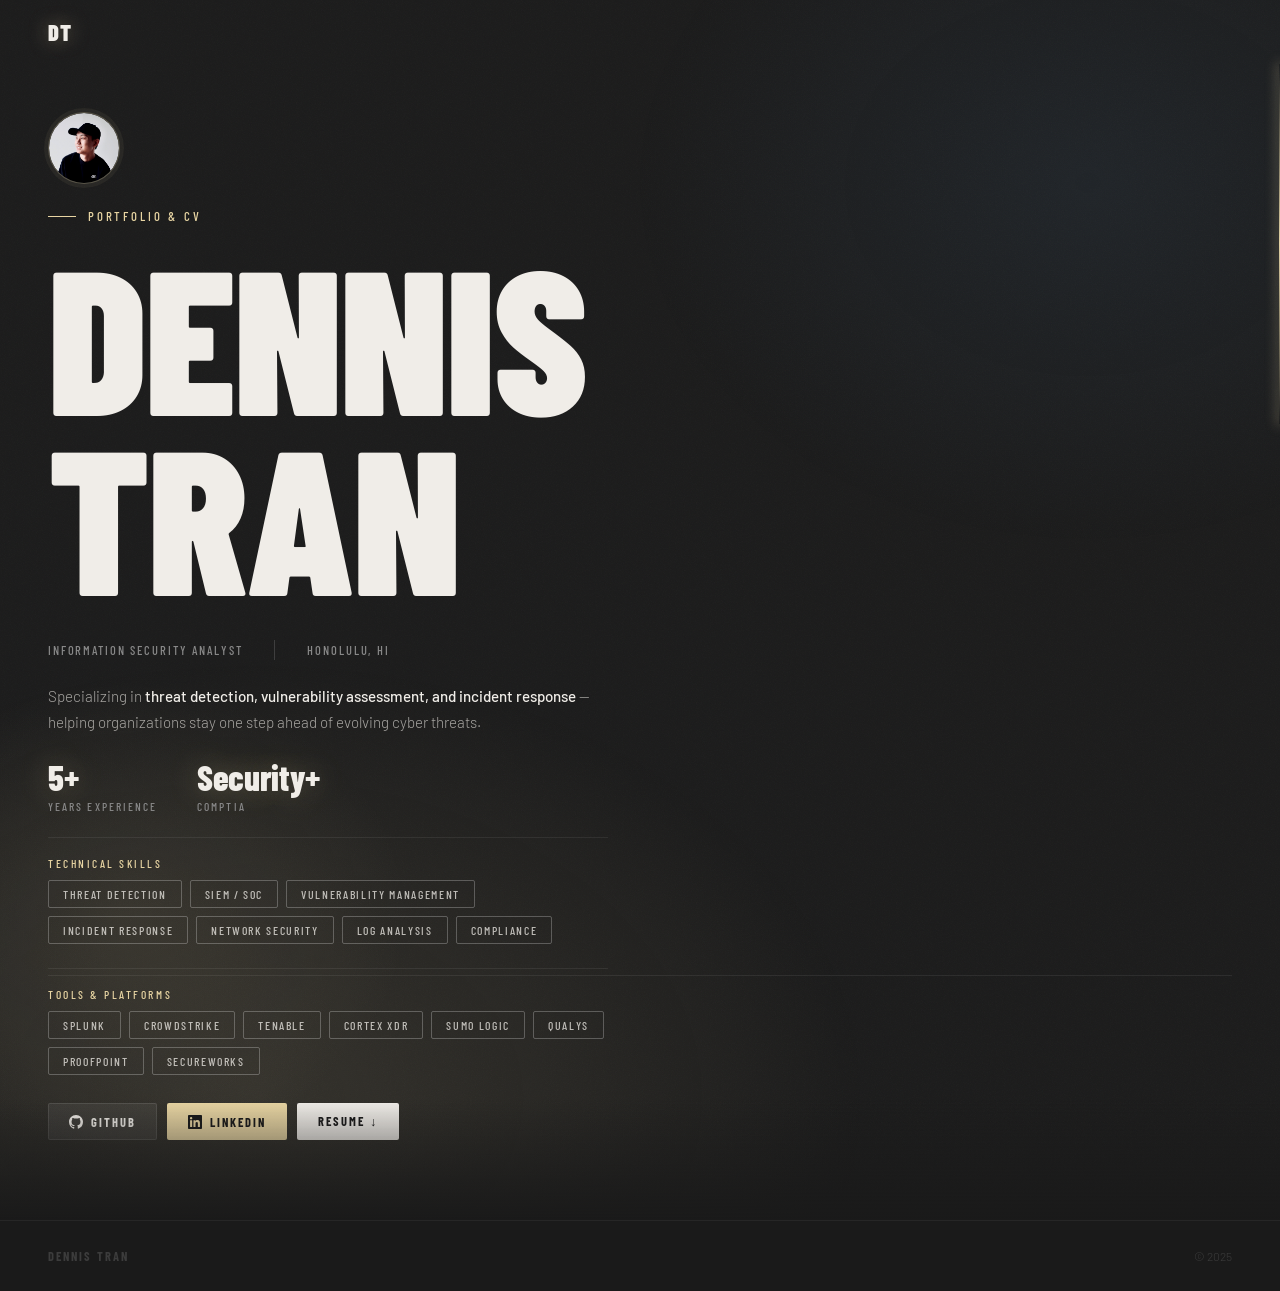
==== index.html @ 1c195769 "Condense site into single hero section Absorbs the About section into the hero — bio, stats, skill t" ====
<!DOCTYPE html>
<html lang="en">
<head>
  <meta charset="UTF-8" />
  <meta name="viewport" content="width=device-width, initial-scale=1.0"/>
  <title>Dennis Tran</title>
  <link href="https://fonts.googleapis.com/css2?family=Barlow+Condensed:wght@400;500;700;800;900&family=Barlow:wght@300;400;500&display=swap" rel="stylesheet"/>
  <link rel="stylesheet" href="style.css"/>
</head>
<body>

  <!-- NAV -->
  <nav>
    <a href="#" class="nav-logo">DT</a>
  </nav>

  <!-- HERO -->
  <section class="hero">
    <div class="hero-line"></div>
    <div class="hero-hr"></div>
    <div class="hero-glow-blue"></div>
    <div class="hero-glow-halo"></div>

    <div class="hero-content">
      <div class="hero-avatar">
        <img src="profile.JPEG" alt="Dennis Tran">
      </div>
      <p class="hero-eyebrow">Portfolio &amp; CV</p>
      <h1>
        <span class="name-line">Dennis</span>
        <span class="name-line">Tran</span>
      </h1>
      <div class="hero-meta">
        <span class="hero-role">Information Security Analyst</span>
        <div class="hero-divider"></div>
        <span class="hero-location">Honolulu, HI</span>
      </div>

      <div class="hero-details">
        <p class="hero-bio">
          Specializing in <strong>threat detection, vulnerability assessment, and incident response</strong> —
          helping organizations stay one step ahead of evolving cyber threats.
        </p>

        <div class="hero-stats">
          <div class="stat">
            <span class="stat-value">5+</span>
            <span class="stat-label">Years Experience</span>
          </div>
          <div class="stat">
            <span class="stat-value">Security+</span>
            <span class="stat-label">CompTIA</span>
          </div>
        </div>

        <div class="hero-rule"></div>

        <p class="hero-sublabel">Technical Skills</p>
        <div class="hero-tags">
          <span class="tag">Threat Detection</span>
          <span class="tag">SIEM / SOC</span>
          <span class="tag">Vulnerability Management</span>
          <span class="tag">Incident Response</span>
          <span class="tag">Network Security</span>
          <span class="tag">Log Analysis</span>
          <span class="tag">Compliance</span>
        </div>

        <div class="hero-rule"></div>

        <p class="hero-sublabel">Tools &amp; Platforms</p>
        <div class="hero-tags">
          <span class="tag">Splunk</span>
          <span class="tag">CrowdStrike</span>
          <span class="tag">Tenable</span>
          <span class="tag">Cortex XDR</span>
          <span class="tag">Sumo Logic</span>
          <span class="tag">Qualys</span>
          <span class="tag">Proofpoint</span>
          <span class="tag">Secureworks</span>
        </div>
      </div>

      <div class="hero-socials">
        <a href="https://github.com/dvtrn-pro" target="_blank" rel="noopener" class="social-btn github">
          <svg viewBox="0 0 24 24"><path d="M12 0C5.37 0 0 5.37 0 12c0 5.31 3.435 9.795 8.205 11.385.6.105.825-.255.825-.57 0-.285-.015-1.23-.015-2.235-3.015.555-3.795-.735-4.035-1.41-.135-.345-.72-1.41-1.23-1.695-.42-.225-1.02-.78-.015-.795.945-.015 1.62.87 1.845 1.23 1.08 1.815 2.805 1.305 3.495.99.105-.78.42-1.305.765-1.605-2.67-.3-5.46-1.335-5.46-5.925 0-1.305.465-2.385 1.23-3.225-.12-.3-.54-1.53.12-3.18 0 0 1.005-.315 3.3 1.23.96-.27 1.98-.405 3-.405s2.04.135 3 .405c2.295-1.56 3.3-1.23 3.3-1.23.66 1.65.24 2.88.12 3.18.765.84 1.23 1.905 1.23 3.225 0 4.605-2.805 5.625-5.475 5.925.435.375.81 1.095.81 2.22 0 1.605-.015 2.895-.015 3.3 0 .315.225.69.825.57A12.02 12.02 0 0 0 24 12c0-6.63-5.37-12-12-12z"/></svg>
          GitHub
        </a>
        <a href="https://linkedin.com/in/mrdvtrn" target="_blank" rel="noopener" class="social-btn linkedin">
          <svg viewBox="0 0 24 24"><path d="M20.447 20.452h-3.554v-5.569c0-1.328-.027-3.037-1.852-3.037-1.853 0-2.136 1.445-2.136 2.939v5.667H9.351V9h3.414v1.561h.046c.477-.9 1.637-1.85 3.37-1.85 3.601 0 4.267 2.37 4.267 5.455v6.286zM5.337 7.433a2.062 2.062 0 0 1-2.063-2.065 2.064 2.064 0 1 1 2.063 2.065zm1.782 13.019H3.555V9h3.564v11.452zM22.225 0H1.771C.792 0 0 .774 0 1.729v20.542C0 23.227.792 24 1.771 24h20.451C23.2 24 24 23.227 24 22.271V1.729C24 .774 23.2 0 22.222 0h.003z"/></svg>
          LinkedIn
        </a>
        <a href="#" class="social-btn resume">Resume ↓</a>
      </div>
    </div>

    <div class="hero-fade"></div>
  </section>

  <!-- FOOTER -->
  <footer class="footer">
    <div class="footer-inner">
      <span class="footer-name">Dennis Tran</span>
      <span class="footer-copy">© 2025</span>
    </div>
  </footer>

  <script src="main.js"></script>

</body>
</html>
---- style.css ----
*, *::before, *::after { margin: 0; padding: 0; box-sizing: border-box; }

:root {
  --bg: #1a1a1a;
  --bg2: #111;
  --text: #f0ede8;
  --accent: #e8d5a3;
  --accent-rgb: 232, 213, 163;
  --muted: #888;
  --nav-h: 64px;
}

html { scroll-behavior: smooth; }

body {
  background: var(--bg);
  color: var(--text);
  font-family: 'Barlow', sans-serif;
  font-weight: 300;
  min-height: 100vh;
  overflow-x: hidden;
}

/* ── NAV ── */
nav {
  position: fixed;
  top: 0; left: 0; right: 0;
  height: var(--nav-h);
  z-index: 100;
  display: flex;
  align-items: center;
  padding: 0 48px;
  pointer-events: none;
}

.nav-logo {
  font-family: 'Barlow Condensed', sans-serif;
  font-weight: 900;
  font-size: 1.4rem;
  letter-spacing: 0.04em;
  text-transform: uppercase;
  color: var(--text);
  text-decoration: none;
  opacity: 0;
  animation: fadeDown 0.6s ease 0.2s forwards;
  text-shadow: 0 0 20px rgba(232, 213, 163, 0.4);
  pointer-events: all;
}

.nav-links {
  display: flex;
  gap: 36px;
  list-style: none;
  opacity: 0;
  animation: fadeDown 0.6s ease 0.4s forwards;
}

.nav-links a {
  font-family: 'Barlow Condensed', sans-serif;
  font-weight: 500;
  font-size: 0.85rem;
  letter-spacing: 0.14em;
  text-transform: uppercase;
  color: var(--muted);
  text-decoration: none;
  transition: color 0.2s;
  position: relative;
}

.nav-links a::after {
  content: '';
  position: absolute;
  bottom: -3px; left: 0;
  width: 0; height: 1px;
  background: var(--accent);
  transition: width 0.25s ease;
}

.nav-links a:hover { color: var(--text); }
.nav-links a:hover::after { width: 100%; }

.nav-cta {
  opacity: 0;
  animation: fadeDown 0.6s ease 0.5s forwards;
}

.nav-cta a {
  font-family: 'Barlow Condensed', sans-serif;
  font-weight: 700;
  font-size: 0.8rem;
  letter-spacing: 0.16em;
  text-transform: uppercase;
  color: var(--bg);
  background: var(--text);
  padding: 9px 22px;
  border-radius: 2px;
  text-decoration: none;
  transition: background 0.2s, color 0.2s;
}

.nav-cta a:hover {
  background: var(--accent);
}

/* ── HERO ── */
.hero {
  min-height: 100svh;
  display: flex;
  flex-direction: column;
  justify-content: flex-start;
  padding: calc(var(--nav-h) + 48px) 48px 80px;
  position: relative;
  overflow: hidden;
}

.hero::before {
  content: '';
  position: absolute;
  inset: 0;
  background-image: url("data:image/svg+xml,%3Csvg viewBox='0 0 256 256' xmlns='http://www.w3.org/2000/svg'%3E%3Cfilter id='noise'%3E%3CfeTurbulence type='fractalNoise' baseFrequency='0.9' numOctaves='4' stitchTiles='stitch'/%3E%3C/filter%3E%3Crect width='100%25' height='100%25' filter='url(%23noise)' opacity='0.04'/%3E%3C/svg%3E");
  background-size: 200px;
  pointer-events: none;
  z-index: 0;
}

.hero::after {
  content: '';
  position: absolute;
  inset: 0;
  background:
    radial-gradient(ellipse 80% 60% at 20% 90%, rgba(232,213,163,0.12) 0%, transparent 60%),
    radial-gradient(ellipse 60% 50% at 85% 15%, rgba(100,160,220,0.07) 0%, transparent 60%),
    radial-gradient(ellipse 40% 35% at 10% 75%, rgba(232,213,163,0.08) 0%, transparent 55%);
  pointer-events: none;
  z-index: 0;
  animation: glowPulse 7s ease-in-out infinite;
}

.hero-glow-blue,
.hero-glow-halo {
  display: none;
}

.hero-line {
  position: absolute;
  top: var(--nav-h);
  right: 0;
  width: 1px;
  height: 0;
  background: linear-gradient(to bottom, transparent, var(--accent), transparent);
  animation: lineGrow 1.2s ease 0.8s forwards;
  box-shadow: 0 0 12px 2px rgba(232, 213, 163, 0.35);
}

.hero-hr {
  position: absolute;
  bottom: calc(var(--nav-h) + 180px);
  left: 48px;
  right: 48px;
  height: 1px;
  background: rgba(255,255,255,0.07);
  transform: scaleX(0);
  transform-origin: left;
  animation: scaleIn 0.8s ease 1.1s forwards;
}

.hero-index {
  position: absolute;
  top: calc(var(--nav-h) + 40px);
  right: 56px;
  font-family: 'Barlow Condensed', sans-serif;
  font-weight: 900;
  font-size: 11rem;
  line-height: 1;
  color: rgba(255,255,255,0.03);
  letter-spacing: -0.02em;
  user-select: none;
  z-index: 0;
}

.hero-content {
  position: relative;
  z-index: 1;
}

/* Circular avatar */
.hero-avatar {
  width: 72px;
  height: 72px;
  border-radius: 50%;
  border: 1px solid rgba(232,213,163,0.25);
  background: rgba(255,255,255,0.05);
  display: flex;
  align-items: center;
  justify-content: center;
  color: rgba(255,255,255,0.2);
  margin-bottom: 24px;
  position: relative;
  overflow: hidden;
  opacity: 0;
  animation: fadeUp 0.6s ease 0.45s forwards;
  box-shadow: 0 0 0 4px rgba(232,213,163,0.06);
}

.hero-avatar svg {
  width: 32px;
  height: 32px;
  fill: currentColor;
}

.hero-avatar img {
  width: 100%;
  height: 100%;
  object-fit: cover;
  border-radius: 50%;
}

.hero-eyebrow {
  font-family: 'Barlow Condensed', sans-serif;
  font-weight: 500;
  font-size: 0.8rem;
  letter-spacing: 0.22em;
  text-transform: uppercase;
  color: var(--accent);
  margin-bottom: 20px;
  opacity: 0;
  transform: translateY(10px);
  animation: fadeUp 0.6s ease 0.6s forwards;
  display: flex;
  align-items: center;
  gap: 12px;
}

.hero-eyebrow::before {
  content: '';
  display: inline-block;
  width: 28px;
  height: 1px;
  background: var(--accent);
}

h1 {
  font-family: 'Barlow Condensed', sans-serif;
  font-weight: 900;
  font-size: clamp(6rem, 16vw, 15rem);
  line-height: 0.88;
  text-transform: uppercase;
  letter-spacing: -0.01em;
  color: var(--text);
}

.name-line {
  display: block;
  opacity: 0;
  transform: translateY(60px);
}

.name-line:nth-child(1) { animation: slideUp 0.7s cubic-bezier(0.16, 1, 0.3, 1) 0.55s forwards; }
.name-line:nth-child(2) { animation: slideUp 0.7s cubic-bezier(0.16, 1, 0.3, 1) 0.7s forwards; }

.hero-meta {
  display: flex;
  align-items: center;
  gap: 32px;
  margin-top: 36px;
  opacity: 0;
  animation: fadeUp 0.6s ease 1s forwards;
}

.hero-role {
  font-family: 'Barlow Condensed', sans-serif;
  font-weight: 500;
  font-size: 0.78rem;
  letter-spacing: 0.15em;
  text-transform: uppercase;
  color: var(--muted);
}

.hero-divider {
  width: 1px;
  height: 20px;
  background: rgba(255,255,255,0.15);
}

.hero-location {
  font-family: 'Barlow Condensed', sans-serif;
  font-weight: 500;
  font-size: 0.78rem;
  letter-spacing: 0.15em;
  text-transform: uppercase;
  color: var(--muted);
}

.hero-socials {
  display: flex;
  gap: 10px;
  margin-top: 28px;
  opacity: 0;
  animation: fadeUp 0.6s ease 1.3s forwards;
}

.hero-scroll {
  position: absolute;
  bottom: 40px;
  left: 50%;
  transform: translateX(-50%);
  display: flex;
  flex-direction: column;
  align-items: center;
  gap: 8px;
  opacity: 0;
  animation: fadeUp 0.6s ease 1.4s forwards;
  z-index: 1;
}

.hero-scroll span {
  font-family: 'Barlow Condensed', sans-serif;
  font-size: 0.7rem;
  letter-spacing: 0.2em;
  text-transform: uppercase;
  color: var(--muted);
}

.scroll-dot {
  width: 1px;
  height: 40px;
  background: linear-gradient(to bottom, var(--muted), transparent);
  animation: pulse 2s ease-in-out infinite;
}

/* ── HERO DETAILS (bio, stats, tags) ── */
.hero-details {
  opacity: 0;
  animation: fadeUp 0.7s ease 1.15s forwards;
  max-width: 560px;
}

.hero-bio {
  font-family: 'Barlow', sans-serif;
  font-weight: 300;
  font-size: 0.95rem;
  line-height: 1.7;
  color: rgba(240,237,232,0.65);
  margin-top: 24px;
}

.hero-bio strong {
  font-weight: 500;
  color: var(--text);
}

.hero-stats {
  display: flex;
  gap: 40px;
  margin-top: 24px;
}

.hero-rule {
  width: 100%;
  height: 1px;
  background: rgba(255,255,255,0.07);
  margin-top: 24px;
}

.hero-sublabel {
  font-family: 'Barlow Condensed', sans-serif;
  font-weight: 500;
  font-size: 0.72rem;
  letter-spacing: 0.22em;
  text-transform: uppercase;
  color: var(--accent);
  margin-top: 18px;
  margin-bottom: 10px;
}

.hero-tags {
  display: flex;
  flex-wrap: wrap;
  gap: 8px;
}

/* ── HERO FADE ── */
.hero-fade {
  position: absolute;
  bottom: 0; left: 0; right: 0;
  height: 120px;
  background: linear-gradient(to bottom, transparent, var(--bg));
  pointer-events: none;
  z-index: 2;
}

/* ── SCROLL REVEAL ── */
.reveal {
  opacity: 0;
  transform: translateY(40px);
  transition: opacity 0.75s ease, transform 0.75s cubic-bezier(0.16, 1, 0.3, 1);
}

.reveal.reveal-left {
  transform: translateX(-30px);
}

.reveal.visible {
  opacity: 1;
  transform: translate(0);
}

.reveal-delay-1 { transition-delay: 0.1s; }
.reveal-delay-2 { transition-delay: 0.2s; }
.reveal-delay-3 { transition-delay: 0.35s; }
.reveal-delay-4 { transition-delay: 0.5s; }

/* ── SOCIAL BUTTONS ── */
.social-btn {
  display: flex;
  align-items: center;
  gap: 8px;
  font-family: 'Barlow Condensed', sans-serif;
  font-weight: 700;
  font-size: 0.78rem;
  letter-spacing: 0.16em;
  text-transform: uppercase;
  text-decoration: none;
  padding: 10px 20px;
  border-radius: 2px;
  transition: background 0.25s, color 0.25s, box-shadow 0.25s;
}

.social-btn svg {
  width: 14px;
  height: 14px;
  fill: currentColor;
  flex-shrink: 0;
}

.social-btn.github {
  color: var(--text);
  background: rgba(255,255,255,0.07);
  border: 1px solid rgba(255,255,255,0.1);
}

.social-btn.github:hover {
  background: rgba(255,255,255,0.13);
  box-shadow: 0 0 20px rgba(255,255,255,0.06);
}

.social-btn.linkedin {
  color: var(--bg);
  background: var(--accent);
  border: 1px solid transparent;
}

.social-btn.linkedin:hover {
  background: #f0e0b0;
  box-shadow: 0 0 24px rgba(232,213,163,0.3);
}

.social-btn.resume {
  color: var(--bg);
  background: var(--text);
  border: 1px solid transparent;
  font-weight: 700;
}

.social-btn.resume:hover {
  background: var(--accent);
  box-shadow: 0 0 24px rgba(232,213,163,0.2);
}

/* ── ABOUT ── */
.about {
  background: var(--bg);
  padding: 72px 48px;
  position: relative;
  overflow: hidden;
}

.about-glow-blue {
  display: none;
}

.about-inner {
  max-width: 1200px;
  position: relative;
  z-index: 1;
}

.section-label {
  font-family: 'Barlow Condensed', sans-serif;
  font-weight: 500;
  font-size: 0.75rem;
  letter-spacing: 0.26em;
  text-transform: uppercase;
  color: var(--accent);
  display: flex;
  align-items: center;
  gap: 12px;
  margin-bottom: 56px;
}

.section-label::before {
  content: '';
  display: inline-block;
  width: 28px;
  height: 1px;
  background: var(--accent);
}

.about-grid {
  display: grid;
  grid-template-columns: 1fr 1fr;
  gap: 80px;
  align-items: start;
}

.about-heading {
  font-family: 'Barlow Condensed', sans-serif;
  font-weight: 900;
  font-size: clamp(3rem, 6vw, 5.5rem);
  line-height: 0.92;
  text-transform: uppercase;
  letter-spacing: -0.01em;
  color: var(--text);
}

.about-heading .accent-word {
  color: var(--accent);
}

.about-number {
  font-family: 'Barlow Condensed', sans-serif;
  font-weight: 900;
  font-size: 9rem;
  line-height: 1;
  color: rgba(255,255,255,0.03);
  letter-spacing: -0.02em;
  user-select: none;
  margin-top: 12px;
}

.about-right {
  display: flex;
  flex-direction: column;
  gap: 32px;
  padding-top: 8px;
}

.about-bio {
  font-family: 'Barlow', sans-serif;
  font-weight: 300;
  font-size: 1.05rem;
  line-height: 1.75;
  color: rgba(240,237,232,0.75);
}

.about-bio strong {
  font-weight: 500;
  color: var(--text);
}

.about-divider {
  width: 100%;
  height: 1px;
  background: rgba(255,255,255,0.07);
}

.about-stats {
  display: grid;
  grid-template-columns: repeat(2, 1fr);
  gap: 24px;
}

.stat {
  display: flex;
  flex-direction: column;
  gap: 4px;
}

.stat-value {
  font-family: 'Barlow Condensed', sans-serif;
  font-weight: 800;
  font-size: 2.2rem;
  line-height: 1;
  color: var(--text);
  letter-spacing: -0.01em;
  text-shadow: 0 0 30px rgba(232, 213, 163, 0.3);
}

.stat-label {
  font-family: 'Barlow Condensed', sans-serif;
  font-weight: 500;
  font-size: 0.72rem;
  letter-spacing: 0.18em;
  text-transform: uppercase;
  color: var(--muted);
}

.about-tags {
  display: flex;
  flex-wrap: wrap;
  gap: 8px;
}

.tag {
  font-family: 'Barlow Condensed', sans-serif;
  font-weight: 500;
  font-size: 0.74rem;
  letter-spacing: 0.14em;
  text-transform: uppercase;
  color: rgba(240,237,232,0.75);
  border: 1px solid rgba(255,255,255,0.25);
  padding: 6px 14px;
  border-radius: 2px;
  transition: border-color 0.3s, color 0.3s, box-shadow 0.3s;
}

.tag:hover {
  border-color: var(--accent);
  color: var(--accent);
  box-shadow: 0 0 14px rgba(232, 213, 163, 0.25), inset 0 0 10px rgba(232, 213, 163, 0.05);
}

/* ── EXPERIENCE ── */
.experience {
  background: var(--bg);
  padding: 72px 48px 100px;
  position: relative;
  overflow: hidden;
}

.exp-fade {
  position: absolute;
  bottom: 0; left: 0; right: 0;
  height: 180px;
  background: linear-gradient(to bottom, transparent, var(--bg));
  pointer-events: none;
  z-index: 2;
}

.experience-inner {
  max-width: 1200px;
  position: relative;
  z-index: 1;
}

.experience-header {
  margin-bottom: 64px;
}

.experience-heading {
  font-family: 'Barlow Condensed', sans-serif;
  font-weight: 900;
  font-size: clamp(2.8rem, 5vw, 4.5rem);
  line-height: 0.92;
  text-transform: uppercase;
  letter-spacing: -0.01em;
  color: var(--text);
  margin-top: 16px;
}

.experience-list {
  display: flex;
  flex-direction: column;
  gap: 0;
}

.exp-block {
  padding: 40px 0;
}

.exp-divider {
  width: 100%;
  height: 1px;
  background: rgba(255,255,255,0.06);
}

.exp-company-row {
  display: flex;
  align-items: baseline;
  justify-content: space-between;
  margin-bottom: 20px;
}

.exp-company {
  font-family: 'Barlow Condensed', sans-serif;
  font-weight: 800;
  font-size: clamp(1.4rem, 2.5vw, 1.9rem);
  text-transform: uppercase;
  letter-spacing: 0.01em;
  color: var(--text);
}

.exp-location {
  font-family: 'Barlow Condensed', sans-serif;
  font-weight: 500;
  font-size: 0.75rem;
  letter-spacing: 0.18em;
  text-transform: uppercase;
  color: var(--muted);
}

.exp-roles {
  display: flex;
  flex-direction: column;
  gap: 12px;
}

.exp-role-meta {
  display: flex;
  align-items: center;
  justify-content: space-between;
  padding: 12px 16px;
  border: 1px solid rgba(255,255,255,0.06);
  border-radius: 2px;
  background: rgba(255,255,255,0.02);
  transition: border-color 0.3s, background 0.3s;
}

.exp-role-meta:hover {
  border-color: rgba(232,213,163,0.2);
  background: rgba(232,213,163,0.03);
}

.exp-title {
  font-family: 'Barlow', sans-serif;
  font-weight: 400;
  font-size: 0.95rem;
  color: rgba(240,237,232,0.8);
}

.exp-date {
  font-family: 'Barlow Condensed', sans-serif;
  font-weight: 500;
  font-size: 0.72rem;
  letter-spacing: 0.14em;
  text-transform: uppercase;
  color: var(--accent);
  opacity: 0.7;
  white-space: nowrap;
  margin-left: 24px;
}

@media (max-width: 768px) {
  .experience { padding: 56px 24px 80px; }
  .exp-company-row { flex-direction: column; gap: 4px; }
  .exp-role-meta { flex-direction: column; align-items: flex-start; gap: 6px; }
  .exp-date { margin-left: 0; }
}

/* ── TOOLS & PLATFORMS ── */
.about-sublabel {
  font-family: 'Barlow Condensed', sans-serif;
  font-weight: 500;
  font-size: 0.72rem;
  letter-spacing: 0.22em;
  text-transform: uppercase;
  color: var(--accent);
  margin-bottom: 12px;
}

.tools-tags {
  display: flex;
  flex-wrap: wrap;
  gap: 8px;
}

.tool-tag {
  font-family: 'Barlow Condensed', sans-serif;
  font-weight: 500;
  font-size: 0.74rem;
  letter-spacing: 0.14em;
  text-transform: uppercase;
  color: rgba(240,237,232,0.75);
  border: 1px solid rgba(255,255,255,0.25);
  padding: 6px 14px;
  border-radius: 2px;
  transition: border-color 0.3s, color 0.3s, box-shadow 0.3s;
}

.tool-tag:hover {
  border-color: var(--accent);
  color: var(--accent);
  box-shadow: 0 0 14px rgba(232,213,163,0.25), inset 0 0 10px rgba(232,213,163,0.05);
}

/* ── PROJECTS ── */
.section-index {
  position: absolute;
  top: 40px;
  right: 56px;
  font-family: 'Barlow Condensed', sans-serif;
  font-weight: 900;
  font-size: 11rem;
  line-height: 1;
  color: rgba(255,255,255,0.03);
  letter-spacing: -0.02em;
  user-select: none;
  z-index: 0;
}

.projects {
  background: var(--bg);
  padding: 72px 48px 100px;
  position: relative;
  overflow: hidden;
}

.projects-inner {
  max-width: 1200px;
  position: relative;
  z-index: 1;
}

.projects-header {
  display: flex;
  align-items: flex-end;
  justify-content: space-between;
  margin-bottom: 64px;
}

.projects-label {
  margin-bottom: 16px;
}

.projects-heading {
  font-family: 'Barlow Condensed', sans-serif;
  font-weight: 900;
  font-size: clamp(2.8rem, 5vw, 4.5rem);
  line-height: 0.92;
  text-transform: uppercase;
  letter-spacing: -0.01em;
  color: var(--text);
}

.projects-count {
  font-family: 'Barlow Condensed', sans-serif;
  font-weight: 500;
  font-size: 0.75rem;
  letter-spacing: 0.22em;
  text-transform: uppercase;
  color: var(--muted);
  padding-bottom: 6px;
}

.project-list {
  display: flex;
  flex-direction: column;
  gap: 2px;
}

.project-card {
  position: relative;
  display: grid;
  grid-template-columns: 80px 1fr auto;
  align-items: center;
  gap: 40px;
  padding: 36px 0;
  border-top: 1px solid rgba(255,255,255,0.06);
  cursor: default;
  transition: background 0.3s;
}

.project-card:last-child {
  border-bottom: 1px solid rgba(255,255,255,0.06);
}

.project-card::before {
  content: '';
  position: absolute;
  inset: 0 -48px;
  background: rgba(232,213,163,0.03);
  opacity: 0;
  transition: opacity 0.3s;
  pointer-events: none;
}

.project-card:hover::before {
  opacity: 1;
}

.project-num {
  font-family: 'Barlow Condensed', sans-serif;
  font-weight: 700;
  font-size: 0.72rem;
  letter-spacing: 0.2em;
  color: var(--accent);
  opacity: 0.6;
}

.project-body {
  display: flex;
  flex-direction: column;
  gap: 10px;
}

.project-title {
  font-family: 'Barlow Condensed', sans-serif;
  font-weight: 800;
  font-size: clamp(1.4rem, 2.5vw, 2rem);
  text-transform: uppercase;
  letter-spacing: 0.01em;
  color: var(--text);
  transition: color 0.2s;
}

.project-card:hover .project-title {
  color: var(--accent);
}

.project-desc {
  font-family: 'Barlow', sans-serif;
  font-weight: 300;
  font-size: 0.9rem;
  line-height: 1.65;
  color: rgba(240,237,232,0.55);
  max-width: 560px;
}

.project-tags {
  display: flex;
  flex-wrap: wrap;
  gap: 6px;
  margin-top: 4px;
}

.project-tag {
  font-family: 'Barlow Condensed', sans-serif;
  font-weight: 500;
  font-size: 0.68rem;
  letter-spacing: 0.13em;
  text-transform: uppercase;
  color: rgba(240,237,232,0.7);
  border: 1px solid rgba(255,255,255,0.22);
  padding: 4px 10px;
  border-radius: 2px;
}

.project-arrow {
  font-size: 1.2rem;
  color: rgba(255,255,255,0.15);
  transition: color 0.2s, transform 0.3s;
  padding-right: 8px;
}

.project-card:hover .project-arrow {
  color: var(--accent);
  transform: translate(4px, -4px);
}

/* ── FOOTER ── */
.footer {
  background: var(--bg);
  padding: 28px 48px;
  border-top: 1px solid rgba(255,255,255,0.05);
}

.footer-inner {
  display: flex;
  align-items: center;
  justify-content: space-between;
}

.footer-name {
  font-family: 'Barlow Condensed', sans-serif;
  font-weight: 700;
  font-size: 0.78rem;
  letter-spacing: 0.16em;
  text-transform: uppercase;
  color: rgba(255,255,255,0.15);
}

.footer-copy {
  font-family: 'Barlow', sans-serif;
  font-weight: 300;
  font-size: 0.75rem;
  color: rgba(255,255,255,0.15);
}

/* ── HAMBURGER ── */
.nav-hamburger {
  display: none;
  flex-direction: column;
  gap: 5px;
  cursor: pointer;
  padding: 4px;
  z-index: 200;
}

.nav-hamburger span {
  display: block;
  width: 22px;
  height: 1.5px;
  background: var(--text);
  transition: transform 0.3s ease, opacity 0.3s ease;
  transform-origin: center;
}

.nav-hamburger.open span:nth-child(1) { transform: translateY(6.5px) rotate(45deg); }
.nav-hamburger.open span:nth-child(2) { opacity: 0; }
.nav-hamburger.open span:nth-child(3) { transform: translateY(-6.5px) rotate(-45deg); }

.nav-mobile-menu {
  display: none;
  position: fixed;
  top: var(--nav-h);
  left: 0; right: 0;
  background: rgba(17,17,17,0.98);
  backdrop-filter: blur(16px);
  -webkit-backdrop-filter: blur(16px);
  z-index: 99;
  flex-direction: column;
  padding: 16px 0 24px;
  border-bottom: 1px solid rgba(255,255,255,0.06);
}

.nav-mobile-menu.open { display: flex; }

.nav-mobile-menu a {
  font-family: 'Barlow Condensed', sans-serif;
  font-weight: 600;
  font-size: 1rem;
  letter-spacing: 0.14em;
  text-transform: uppercase;
  color: rgba(240,237,232,0.7);
  text-decoration: none;
  padding: 12px 24px;
  transition: color 0.2s, background 0.2s;
}

.nav-mobile-menu a:hover {
  color: var(--accent);
  background: rgba(255,255,255,0.03);
}

.nav-mobile-menu .mobile-divider {
  height: 1px;
  background: rgba(255,255,255,0.06);
  margin: 8px 24px;
}

.nav-mobile-menu .mobile-social {
  color: var(--accent);
}

/* ── KEYFRAMES ── */
@keyframes fadeDown {
  from { opacity: 0; transform: translateY(-8px); }
  to   { opacity: 1; transform: translateY(0); }
}

@keyframes fadeUp {
  from { opacity: 0; transform: translateY(12px); }
  to   { opacity: 1; transform: translateY(0); }
}

@keyframes slideUp {
  from { opacity: 0; transform: translateY(60px); }
  to   { opacity: 1; transform: translateY(0); }
}

@keyframes scaleIn {
  from { transform: scaleX(0); }
  to   { transform: scaleX(1); }
}

@keyframes lineGrow {
  from { height: 0; opacity: 0; }
  to   { height: 40vh; opacity: 1; }
}

@keyframes pulse {
  0%, 100% { opacity: 0.3; transform: scaleY(0.9); }
  50%       { opacity: 0.9; transform: scaleY(1.1); }
}

@keyframes glowPulse {
  0%, 100% { opacity: 0.7; transform: scale(1); }
  50%       { opacity: 1;   transform: scale(1.06); }
}

@keyframes glowFlicker {
  0%, 100% { opacity: 0.5; }
  33%       { opacity: 0.9; }
  66%       { opacity: 0.65; }
}

/* ── TABLET (max 1024px) ── */
@media (max-width: 1024px) {
  .about-grid { gap: 48px; }
  .project-card { grid-template-columns: 60px 1fr auto; gap: 28px; }
}

/* ── MOBILE (max 768px) ── */
@media (max-width: 768px) {
  nav { padding: 0 24px; }

  .hero {
    padding: calc(var(--nav-h) + 32px) 24px 80px;
    min-height: 100svh;
  }
  .hero-index { font-size: 5rem; right: 24px; }
  .hero-hr { left: 24px; right: 24px; }
  .hero-details { max-width: 100%; }
  .hero-stats { gap: 24px; }

  .footer { padding: 24px; }
  .footer-copy { display: none; }
}

/* ── SMALL PHONES (max 480px) ── */
@media (max-width: 480px) {
  .hero-eyebrow { font-size: 0.7rem; }
  .hero-socials { flex-wrap: wrap; }
  .hero-stats { gap: 20px; }
  .stat-value { font-size: 1.5rem; }
  .stat-label { font-size: 0.62rem; letter-spacing: 0.1em; }
  .hero-tags { gap: 6px; }
  .tag { font-size: 0.68rem; padding: 5px 10px; }
}
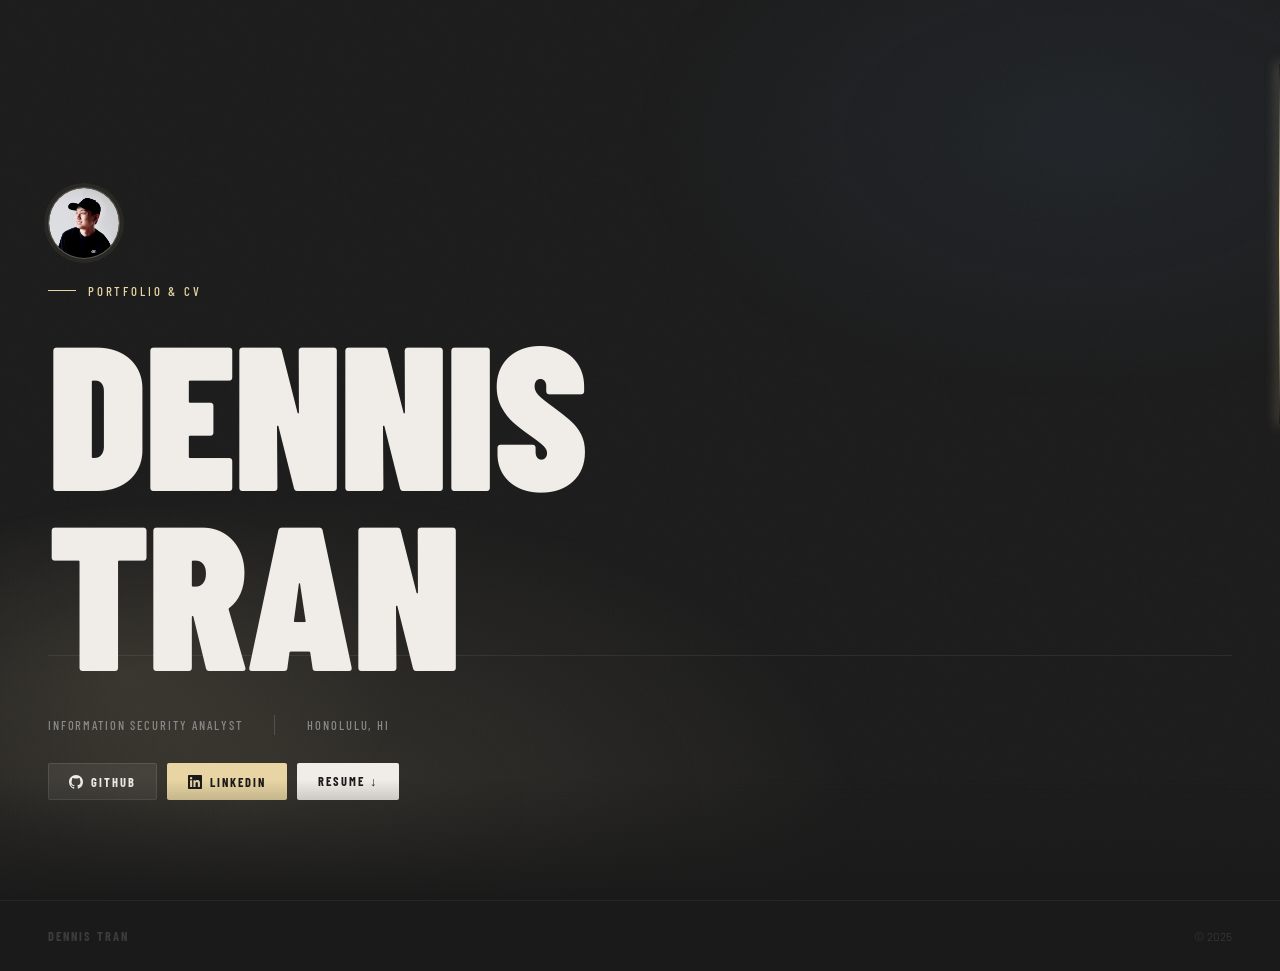
==== commit c848a1b9: "Strip hero to name, role, and CTAs only Removes the about me content (bio, stats, skill/tool tags) a" ====
--- a/index.html
+++ b/index.html
@@ -8,11 +8,6 @@
   <link rel="stylesheet" href="style.css"/>
 </head>
 <body>
-
-  <!-- NAV -->
-  <nav>
-    <a href="#" class="nav-logo">DT</a>
-  </nav>
 
   <!-- HERO -->
   <section class="hero">
@@ -34,51 +29,6 @@
         <span class="hero-role">Information Security Analyst</span>
         <div class="hero-divider"></div>
         <span class="hero-location">Honolulu, HI</span>
-      </div>
-
-      <div class="hero-details">
-        <p class="hero-bio">
-          Specializing in <strong>threat detection, vulnerability assessment, and incident response</strong> —
-          helping organizations stay one step ahead of evolving cyber threats.
-        </p>
-
-        <div class="hero-stats">
-          <div class="stat">
-            <span class="stat-value">5+</span>
-            <span class="stat-label">Years Experience</span>
-          </div>
-          <div class="stat">
-            <span class="stat-value">Security+</span>
-            <span class="stat-label">CompTIA</span>
-          </div>
-        </div>
-
-        <div class="hero-rule"></div>
-
-        <p class="hero-sublabel">Technical Skills</p>
-        <div class="hero-tags">
-          <span class="tag">Threat Detection</span>
-          <span class="tag">SIEM / SOC</span>
-          <span class="tag">Vulnerability Management</span>
-          <span class="tag">Incident Response</span>
-          <span class="tag">Network Security</span>
-          <span class="tag">Log Analysis</span>
-          <span class="tag">Compliance</span>
-        </div>
-
-        <div class="hero-rule"></div>
-
-        <p class="hero-sublabel">Tools &amp; Platforms</p>
-        <div class="hero-tags">
-          <span class="tag">Splunk</span>
-          <span class="tag">CrowdStrike</span>
-          <span class="tag">Tenable</span>
-          <span class="tag">Cortex XDR</span>
-          <span class="tag">Sumo Logic</span>
-          <span class="tag">Qualys</span>
-          <span class="tag">Proofpoint</span>
-          <span class="tag">Secureworks</span>
-        </div>
       </div>
 
       <div class="hero-socials">
--- a/style.css
+++ b/style.css
@@ -21,17 +21,6 @@
   overflow-x: hidden;
 }
 
-/* ── NAV ── */
-nav {
-  position: fixed;
-  top: 0; left: 0; right: 0;
-  height: var(--nav-h);
-  z-index: 100;
-  display: flex;
-  align-items: center;
-  padding: 0 48px;
-  pointer-events: none;
-}
 
 .nav-logo {
   font-family: 'Barlow Condensed', sans-serif;
@@ -107,8 +96,8 @@
   min-height: 100svh;
   display: flex;
   flex-direction: column;
-  justify-content: flex-start;
-  padding: calc(var(--nav-h) + 48px) 48px 80px;
+  justify-content: flex-end;
+  padding: 0 48px 100px;
   position: relative;
   overflow: hidden;
 }
@@ -296,7 +285,7 @@
   gap: 10px;
   margin-top: 28px;
   opacity: 0;
-  animation: fadeUp 0.6s ease 1.3s forwards;
+  animation: fadeUp 0.6s ease 1.1s forwards;
 }
 
 .hero-scroll {
@@ -341,7 +330,7 @@
   font-size: 0.95rem;
   line-height: 1.7;
   color: rgba(240,237,232,0.65);
-  margin-top: 24px;
+  margin-top: 16px;
 }
 
 .hero-bio strong {
@@ -352,14 +341,14 @@
 .hero-stats {
   display: flex;
   gap: 40px;
-  margin-top: 24px;
+  margin-top: 16px;
 }
 
 .hero-rule {
   width: 100%;
   height: 1px;
   background: rgba(255,255,255,0.07);
-  margin-top: 24px;
+  margin-top: 16px;
 }
 
 .hero-sublabel {
@@ -369,8 +358,8 @@
   letter-spacing: 0.22em;
   text-transform: uppercase;
   color: var(--accent);
-  margin-top: 18px;
-  margin-bottom: 10px;
+  margin-top: 14px;
+  margin-bottom: 8px;
 }
 
 .hero-tags {
@@ -579,7 +568,7 @@
 .stat-value {
   font-family: 'Barlow Condensed', sans-serif;
   font-weight: 800;
-  font-size: 2.2rem;
+  font-size: 1.6rem;
   line-height: 1;
   color: var(--text);
   letter-spacing: -0.01em;
@@ -1095,7 +1084,7 @@
   nav { padding: 0 24px; }
 
   .hero {
-    padding: calc(var(--nav-h) + 32px) 24px 80px;
+    padding: 0 24px 80px;
     min-height: 100svh;
   }
   .hero-index { font-size: 5rem; right: 24px; }
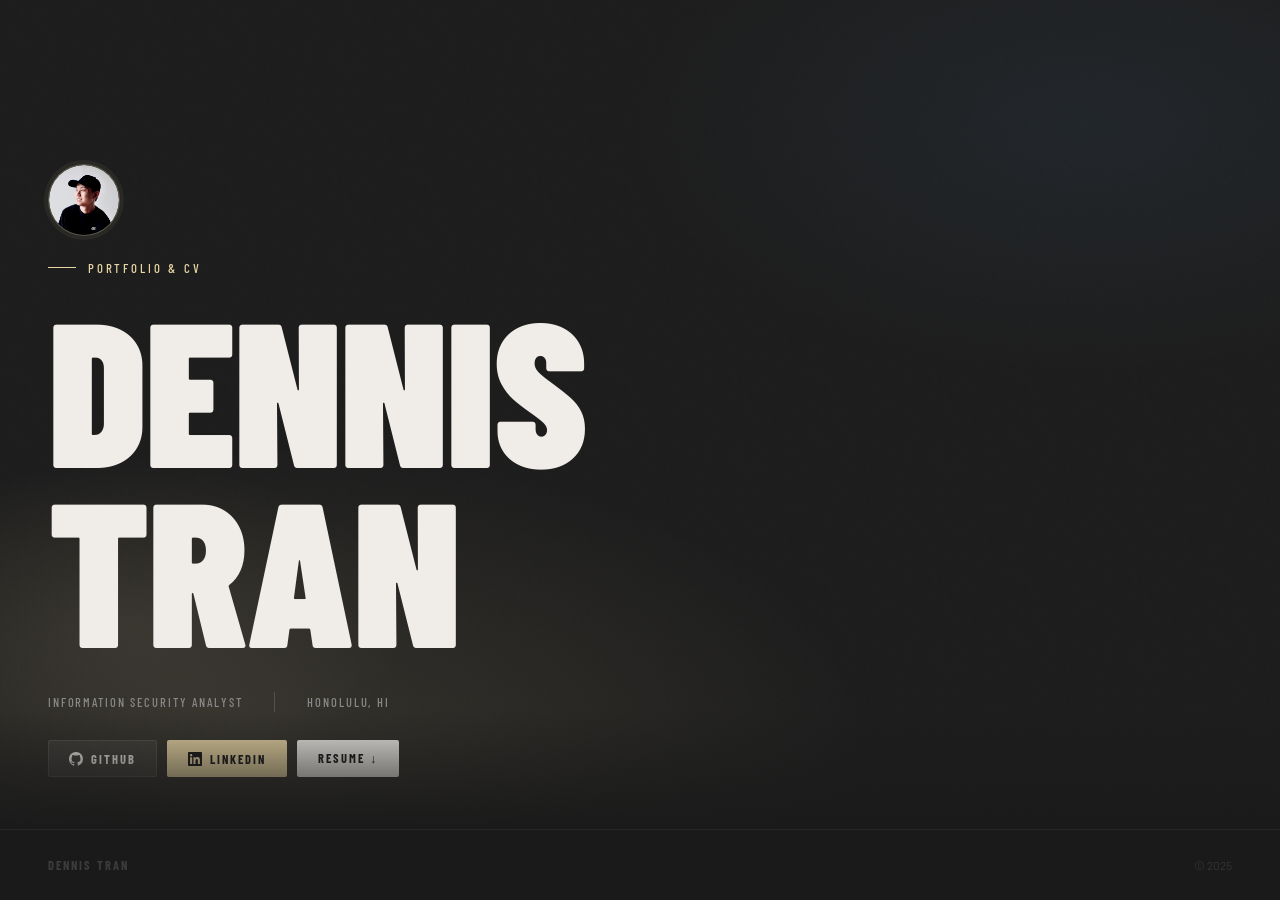
==== commit 7a57c5f7: "Fix viewport layout, remove decorative lines - Body is now exactly 100svh with no scrolling; hero fl" ====
--- a/index.html
+++ b/index.html
@@ -11,8 +11,6 @@
 
   <!-- HERO -->
   <section class="hero">
-    <div class="hero-line"></div>
-    <div class="hero-hr"></div>
     <div class="hero-glow-blue"></div>
     <div class="hero-glow-halo"></div>
 
--- a/style.css
+++ b/style.css
@@ -17,8 +17,10 @@
   color: var(--text);
   font-family: 'Barlow', sans-serif;
   font-weight: 300;
-  min-height: 100vh;
-  overflow-x: hidden;
+  height: 100svh;
+  overflow: hidden;
+  display: flex;
+  flex-direction: column;
 }
 
 
@@ -93,11 +95,11 @@
 
 /* ── HERO ── */
 .hero {
-  min-height: 100svh;
+  flex: 1;
   display: flex;
   flex-direction: column;
   justify-content: flex-end;
-  padding: 0 48px 100px;
+  padding: 0 48px 52px;
   position: relative;
   overflow: hidden;
 }
@@ -130,28 +132,6 @@
   display: none;
 }
 
-.hero-line {
-  position: absolute;
-  top: var(--nav-h);
-  right: 0;
-  width: 1px;
-  height: 0;
-  background: linear-gradient(to bottom, transparent, var(--accent), transparent);
-  animation: lineGrow 1.2s ease 0.8s forwards;
-  box-shadow: 0 0 12px 2px rgba(232, 213, 163, 0.35);
-}
-
-.hero-hr {
-  position: absolute;
-  bottom: calc(var(--nav-h) + 180px);
-  left: 48px;
-  right: 48px;
-  height: 1px;
-  background: rgba(255,255,255,0.07);
-  transform: scaleX(0);
-  transform-origin: left;
-  animation: scaleIn 0.8s ease 1.1s forwards;
-}
 
 .hero-index {
   position: absolute;
@@ -1084,8 +1064,7 @@
   nav { padding: 0 24px; }
 
   .hero {
-    padding: 0 24px 80px;
-    min-height: 100svh;
+    padding: 0 24px 40px;
   }
   .hero-index { font-size: 5rem; right: 24px; }
   .hero-hr { left: 24px; right: 24px; }
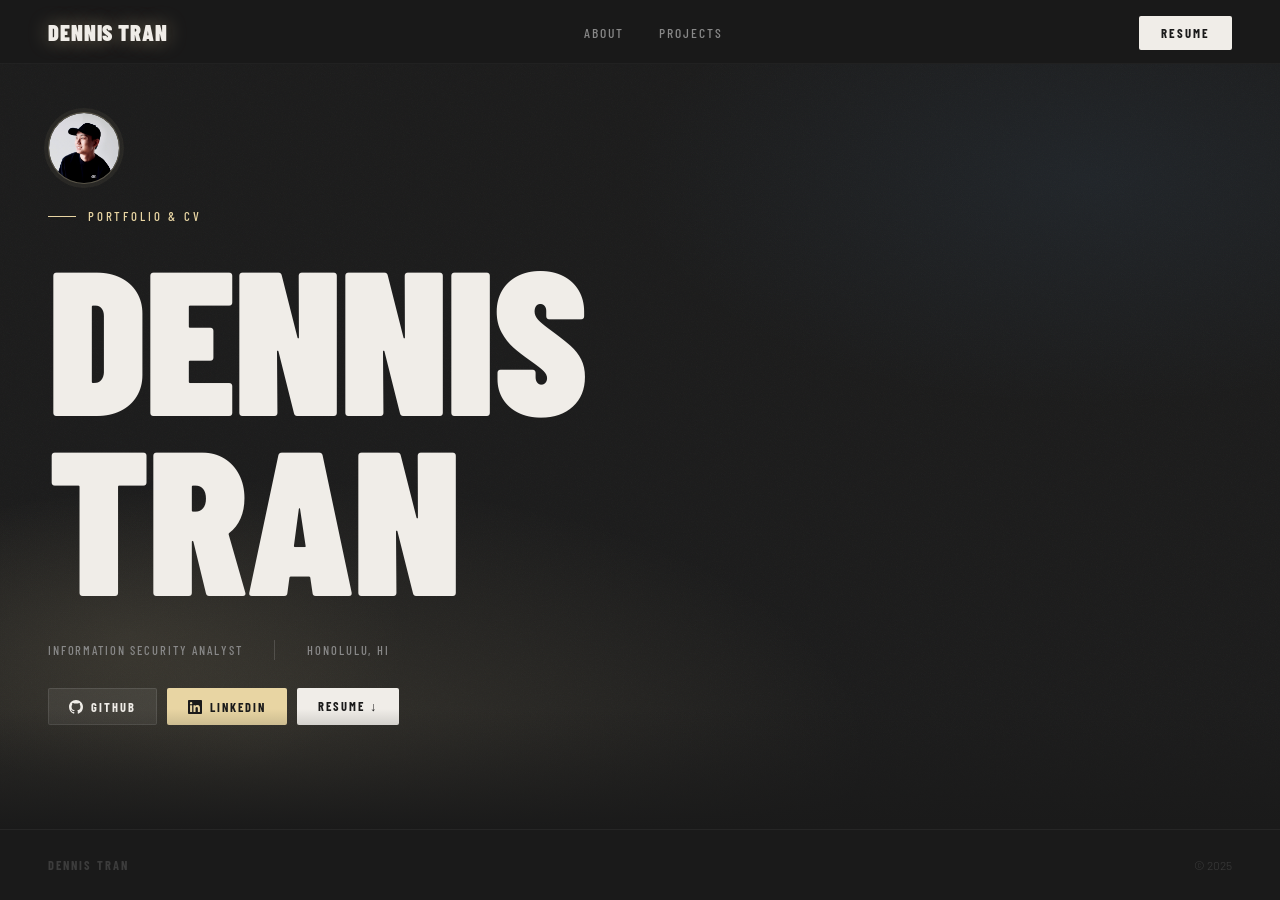
==== commit de8e96c4: "Add multi-page nav with separate About and Projects pages - Add sticky nav bar (logo, links, resume " ====
--- a/index.html
+++ b/index.html
@@ -7,13 +7,31 @@
   <link href="https://fonts.googleapis.com/css2?family=Barlow+Condensed:wght@400;500;700;800;900&family=Barlow:wght@300;400;500&display=swap" rel="stylesheet"/>
   <link rel="stylesheet" href="style.css"/>
 </head>
-<body>
+<body class="home">
+
+  <!-- NAV -->
+  <nav>
+    <a href="index.html" class="nav-logo">Dennis Tran</a>
+    <ul class="nav-links">
+      <li><a href="about.html">About</a></li>
+      <li><a href="projects.html">Projects</a></li>
+    </ul>
+    <div class="nav-cta">
+      <a href="#">Resume</a>
+    </div>
+    <button class="nav-hamburger" aria-label="Menu">
+      <span></span><span></span><span></span>
+    </button>
+  </nav>
+  <div class="nav-mobile-menu">
+    <a href="about.html">About</a>
+    <a href="projects.html">Projects</a>
+    <div class="mobile-divider"></div>
+    <a href="#" class="mobile-social">Resume ↓</a>
+  </div>
 
   <!-- HERO -->
   <section class="hero">
-    <div class="hero-glow-blue"></div>
-    <div class="hero-glow-halo"></div>
-
     <div class="hero-content">
       <div class="hero-avatar">
         <img src="profile.JPEG" alt="Dennis Tran">
--- a/style.css
+++ b/style.css
@@ -17,12 +17,32 @@
   color: var(--text);
   font-family: 'Barlow', sans-serif;
   font-weight: 300;
+  min-height: 100svh;
+  display: flex;
+  flex-direction: column;
+}
+
+body.home {
   height: 100svh;
   overflow: hidden;
-  display: flex;
-  flex-direction: column;
-}
-
+}
+
+/* ── NAV ── */
+nav {
+  height: var(--nav-h);
+  display: flex;
+  align-items: center;
+  justify-content: space-between;
+  padding: 0 48px;
+  position: sticky;
+  top: 0;
+  z-index: 100;
+  background: rgba(26,26,26,0.92);
+  backdrop-filter: blur(16px);
+  -webkit-backdrop-filter: blur(16px);
+  border-bottom: 1px solid rgba(255,255,255,0.04);
+  flex-shrink: 0;
+}
 
 .nav-logo {
   font-family: 'Barlow Condensed', sans-serif;
@@ -98,8 +118,8 @@
   flex: 1;
   display: flex;
   flex-direction: column;
-  justify-content: flex-end;
-  padding: 0 48px 52px;
+  justify-content: flex-start;
+  padding: 48px 48px 40px;
   position: relative;
   overflow: hidden;
 }
@@ -914,6 +934,40 @@
 .project-card:hover .project-arrow {
   color: var(--accent);
   transform: translate(4px, -4px);
+}
+
+/* ── PAGE (inner pages) ── */
+.page {
+  flex: 1;
+  padding: 72px 48px 100px;
+  max-width: 1200px;
+  width: 100%;
+}
+
+.page-heading {
+  font-family: 'Barlow Condensed', sans-serif;
+  font-weight: 900;
+  font-size: clamp(3rem, 7vw, 6rem);
+  line-height: 0.9;
+  text-transform: uppercase;
+  letter-spacing: -0.01em;
+  color: var(--text);
+  margin-top: 16px;
+  margin-bottom: 64px;
+}
+
+/* active nav link */
+.nav-links a.active {
+  color: var(--text);
+}
+.nav-links a.active::after {
+  width: 100%;
+  background: var(--accent);
+}
+
+@media (max-width: 768px) {
+  .page { padding: 40px 24px 80px; }
+  .page-heading { margin-bottom: 40px; }
 }
 
 /* ── FOOTER ── */
@@ -1062,9 +1116,11 @@
 /* ── MOBILE (max 768px) ── */
 @media (max-width: 768px) {
   nav { padding: 0 24px; }
+  .nav-links, .nav-cta { display: none; }
+  .nav-hamburger { display: flex; }
 
   .hero {
-    padding: 0 24px 40px;
+    padding: 24px 24px 24px;
   }
   .hero-index { font-size: 5rem; right: 24px; }
   .hero-hr { left: 24px; right: 24px; }
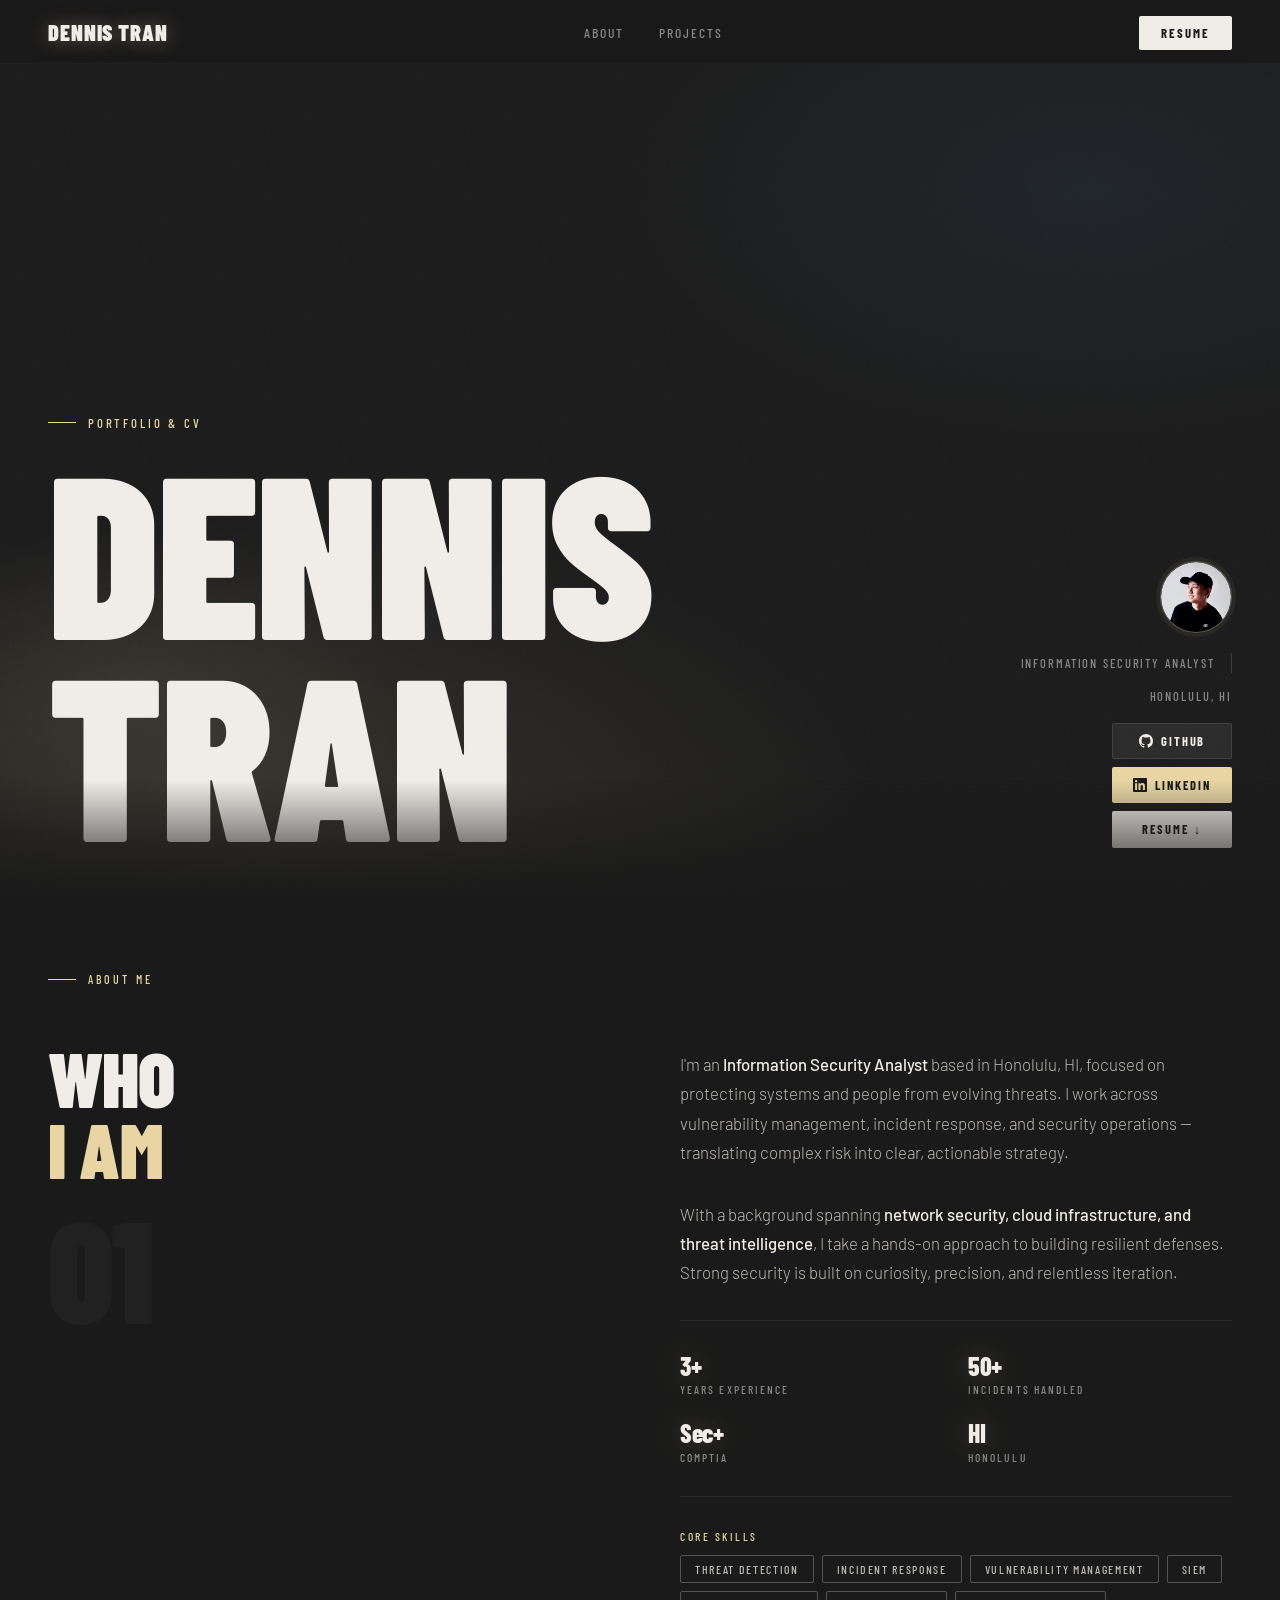
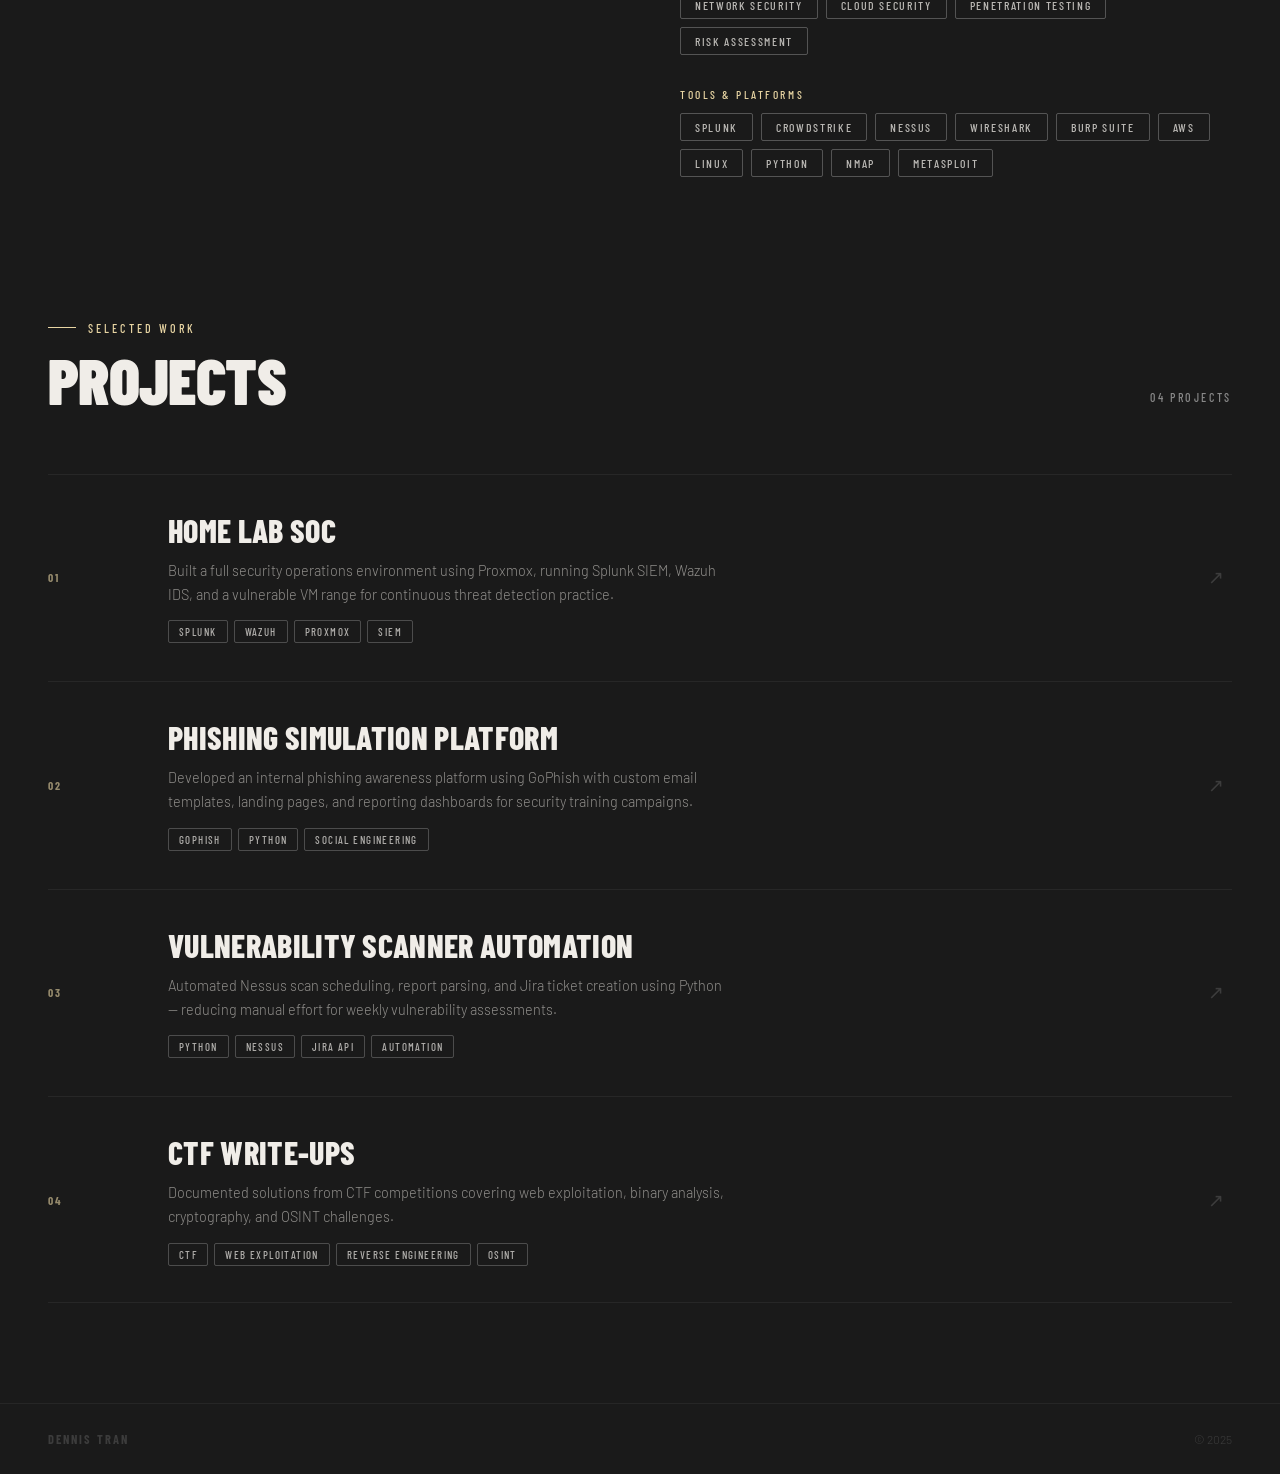
==== commit 16ee113a: "Revert to single-page scroll; redesign hero as two-column grid - Single index.html with nav anchorin" ====
--- a/index.html
+++ b/index.html
@@ -7,14 +7,14 @@
   <link href="https://fonts.googleapis.com/css2?family=Barlow+Condensed:wght@400;500;700;800;900&family=Barlow:wght@300;400;500&display=swap" rel="stylesheet"/>
   <link rel="stylesheet" href="style.css"/>
 </head>
-<body class="home">
+<body>
 
   <!-- NAV -->
   <nav>
-    <a href="index.html" class="nav-logo">Dennis Tran</a>
+    <a href="#" class="nav-logo">Dennis Tran</a>
     <ul class="nav-links">
-      <li><a href="about.html">About</a></li>
-      <li><a href="projects.html">Projects</a></li>
+      <li><a href="#about">About</a></li>
+      <li><a href="#projects">Projects</a></li>
     </ul>
     <div class="nav-cta">
       <a href="#">Resume</a>
@@ -24,29 +24,31 @@
     </button>
   </nav>
   <div class="nav-mobile-menu">
-    <a href="about.html">About</a>
-    <a href="projects.html">Projects</a>
+    <a href="#about">About</a>
+    <a href="#projects">Projects</a>
     <div class="mobile-divider"></div>
     <a href="#" class="mobile-social">Resume ↓</a>
   </div>
 
   <!-- HERO -->
-  <section class="hero">
-    <div class="hero-content">
-      <div class="hero-avatar">
-        <img src="profile.JPEG" alt="Dennis Tran">
-      </div>
+  <section class="hero" id="home">
+    <div class="hero-left">
       <p class="hero-eyebrow">Portfolio &amp; CV</p>
       <h1>
         <span class="name-line">Dennis</span>
         <span class="name-line">Tran</span>
       </h1>
+    </div>
+
+    <div class="hero-right">
+      <div class="hero-avatar">
+        <img src="profile.JPEG" alt="Dennis Tran">
+      </div>
       <div class="hero-meta">
         <span class="hero-role">Information Security Analyst</span>
         <div class="hero-divider"></div>
         <span class="hero-location">Honolulu, HI</span>
       </div>
-
       <div class="hero-socials">
         <a href="https://github.com/dvtrn-pro" target="_blank" rel="noopener" class="social-btn github">
           <svg viewBox="0 0 24 24"><path d="M12 0C5.37 0 0 5.37 0 12c0 5.31 3.435 9.795 8.205 11.385.6.105.825-.255.825-.57 0-.285-.015-1.23-.015-2.235-3.015.555-3.795-.735-4.035-1.41-.135-.345-.72-1.41-1.23-1.695-.42-.225-1.02-.78-.015-.795.945-.015 1.62.87 1.845 1.23 1.08 1.815 2.805 1.305 3.495.99.105-.78.42-1.305.765-1.605-2.67-.3-5.46-1.335-5.46-5.925 0-1.305.465-2.385 1.23-3.225-.12-.3-.54-1.53.12-3.18 0 0 1.005-.315 3.3 1.23.96-.27 1.98-.405 3-.405s2.04.135 3 .405c2.295-1.56 3.3-1.23 3.3-1.23.66 1.65.24 2.88.12 3.18.765.84 1.23 1.905 1.23 3.225 0 4.605-2.805 5.625-5.475 5.925.435.375.81 1.095.81 2.22 0 1.605-.015 2.895-.015 3.3 0 .315.225.69.825.57A12.02 12.02 0 0 0 24 12c0-6.63-5.37-12-12-12z"/></svg>
@@ -63,6 +65,151 @@
     <div class="hero-fade"></div>
   </section>
 
+  <!-- ABOUT -->
+  <section class="about" id="about">
+    <div class="about-inner">
+      <p class="section-label">About Me</p>
+      <div class="about-grid">
+        <div>
+          <h2 class="about-heading">
+            Who<br>
+            <span class="accent-word">I Am</span>
+          </h2>
+          <div class="about-number">01</div>
+        </div>
+        <div class="about-right">
+          <p class="about-bio">
+            I'm an <strong>Information Security Analyst</strong> based in Honolulu, HI, focused on
+            protecting systems and people from evolving threats. I work across vulnerability management,
+            incident response, and security operations — translating complex risk into clear, actionable strategy.
+          </p>
+          <p class="about-bio">
+            With a background spanning <strong>network security, cloud infrastructure, and threat intelligence</strong>,
+            I take a hands-on approach to building resilient defenses. Strong security is built on curiosity, precision, and relentless iteration.
+          </p>
+          <div class="about-divider"></div>
+          <div class="about-stats">
+            <div class="stat">
+              <span class="stat-value">3+</span>
+              <span class="stat-label">Years Experience</span>
+            </div>
+            <div class="stat">
+              <span class="stat-value">50+</span>
+              <span class="stat-label">Incidents Handled</span>
+            </div>
+            <div class="stat">
+              <span class="stat-value">Sec+</span>
+              <span class="stat-label">CompTIA</span>
+            </div>
+            <div class="stat">
+              <span class="stat-value">HI</span>
+              <span class="stat-label">Honolulu</span>
+            </div>
+          </div>
+          <div class="about-divider"></div>
+          <div>
+            <p class="about-sublabel">Core Skills</p>
+            <div class="about-tags">
+              <span class="tag">Threat Detection</span>
+              <span class="tag">Incident Response</span>
+              <span class="tag">Vulnerability Management</span>
+              <span class="tag">SIEM</span>
+              <span class="tag">Network Security</span>
+              <span class="tag">Cloud Security</span>
+              <span class="tag">Penetration Testing</span>
+              <span class="tag">Risk Assessment</span>
+            </div>
+          </div>
+          <div>
+            <p class="about-sublabel">Tools &amp; Platforms</p>
+            <div class="tools-tags">
+              <span class="tool-tag">Splunk</span>
+              <span class="tool-tag">CrowdStrike</span>
+              <span class="tool-tag">Nessus</span>
+              <span class="tool-tag">Wireshark</span>
+              <span class="tool-tag">Burp Suite</span>
+              <span class="tool-tag">AWS</span>
+              <span class="tool-tag">Linux</span>
+              <span class="tool-tag">Python</span>
+              <span class="tool-tag">Nmap</span>
+              <span class="tool-tag">Metasploit</span>
+            </div>
+          </div>
+        </div>
+      </div>
+    </div>
+  </section>
+
+  <!-- PROJECTS -->
+  <section class="projects" id="projects">
+    <div class="projects-inner">
+      <div class="projects-header">
+        <div>
+          <p class="section-label projects-label">Selected Work</p>
+          <h2 class="projects-heading">Projects</h2>
+        </div>
+        <span class="projects-count">04 Projects</span>
+      </div>
+      <div class="project-list">
+        <div class="project-card">
+          <span class="project-num">01</span>
+          <div class="project-body">
+            <h3 class="project-title">Home Lab SOC</h3>
+            <p class="project-desc">Built a full security operations environment using Proxmox, running Splunk SIEM, Wazuh IDS, and a vulnerable VM range for continuous threat detection practice.</p>
+            <div class="project-tags">
+              <span class="project-tag">Splunk</span>
+              <span class="project-tag">Wazuh</span>
+              <span class="project-tag">Proxmox</span>
+              <span class="project-tag">SIEM</span>
+            </div>
+          </div>
+          <span class="project-arrow">↗</span>
+        </div>
+        <div class="project-card">
+          <span class="project-num">02</span>
+          <div class="project-body">
+            <h3 class="project-title">Phishing Simulation Platform</h3>
+            <p class="project-desc">Developed an internal phishing awareness platform using GoPhish with custom email templates, landing pages, and reporting dashboards for security training campaigns.</p>
+            <div class="project-tags">
+              <span class="project-tag">GoPhish</span>
+              <span class="project-tag">Python</span>
+              <span class="project-tag">Social Engineering</span>
+            </div>
+          </div>
+          <span class="project-arrow">↗</span>
+        </div>
+        <div class="project-card">
+          <span class="project-num">03</span>
+          <div class="project-body">
+            <h3 class="project-title">Vulnerability Scanner Automation</h3>
+            <p class="project-desc">Automated Nessus scan scheduling, report parsing, and Jira ticket creation using Python — reducing manual effort for weekly vulnerability assessments.</p>
+            <div class="project-tags">
+              <span class="project-tag">Python</span>
+              <span class="project-tag">Nessus</span>
+              <span class="project-tag">Jira API</span>
+              <span class="project-tag">Automation</span>
+            </div>
+          </div>
+          <span class="project-arrow">↗</span>
+        </div>
+        <div class="project-card">
+          <span class="project-num">04</span>
+          <div class="project-body">
+            <h3 class="project-title">CTF Write-ups</h3>
+            <p class="project-desc">Documented solutions from CTF competitions covering web exploitation, binary analysis, cryptography, and OSINT challenges.</p>
+            <div class="project-tags">
+              <span class="project-tag">CTF</span>
+              <span class="project-tag">Web Exploitation</span>
+              <span class="project-tag">Reverse Engineering</span>
+              <span class="project-tag">OSINT</span>
+            </div>
+          </div>
+          <span class="project-arrow">↗</span>
+        </div>
+      </div>
+    </div>
+  </section>
+
   <!-- FOOTER -->
   <footer class="footer">
     <div class="footer-inner">
--- a/style.css
+++ b/style.css
@@ -20,11 +20,7 @@
   min-height: 100svh;
   display: flex;
   flex-direction: column;
-}
-
-body.home {
-  height: 100svh;
-  overflow: hidden;
+  overflow-x: hidden;
 }
 
 /* ── NAV ── */
@@ -115,13 +111,33 @@
 
 /* ── HERO ── */
 .hero {
-  flex: 1;
-  display: flex;
-  flex-direction: column;
-  justify-content: flex-start;
-  padding: 48px 48px 40px;
+  height: calc(100svh - var(--nav-h));
+  flex-shrink: 0;
+  display: grid;
+  grid-template-columns: 1fr 280px;
+  align-items: end;
+  gap: 64px;
+  padding: 48px;
   position: relative;
   overflow: hidden;
+}
+
+.hero-left {
+  position: relative;
+  z-index: 1;
+  display: flex;
+  flex-direction: column;
+  justify-content: flex-end;
+}
+
+.hero-right {
+  position: relative;
+  z-index: 1;
+  display: flex;
+  flex-direction: column;
+  align-items: flex-end;
+  gap: 20px;
+  padding-bottom: 4px;
 }
 
 .hero::before {
@@ -167,10 +183,7 @@
   z-index: 0;
 }
 
-.hero-content {
-  position: relative;
-  z-index: 1;
-}
+/* hero-left/right are z-indexed in their own rules */
 
 /* Circular avatar */
 .hero-avatar {
@@ -183,7 +196,6 @@
   align-items: center;
   justify-content: center;
   color: rgba(255,255,255,0.2);
-  margin-bottom: 24px;
   position: relative;
   overflow: hidden;
   opacity: 0;
@@ -211,7 +223,7 @@
   letter-spacing: 0.22em;
   text-transform: uppercase;
   color: var(--accent);
-  margin-bottom: 20px;
+  margin-bottom: 16px;
   opacity: 0;
   transform: translateY(10px);
   animation: fadeUp 0.6s ease 0.6s forwards;
@@ -231,11 +243,17 @@
 h1 {
   font-family: 'Barlow Condensed', sans-serif;
   font-weight: 900;
-  font-size: clamp(6rem, 16vw, 15rem);
+  font-size: clamp(6rem, 18vw, 18rem);
   line-height: 0.88;
   text-transform: uppercase;
   letter-spacing: -0.01em;
   color: var(--text);
+}
+
+/* section anchor offset for sticky nav */
+.about,
+.projects {
+  scroll-margin-top: var(--nav-h);
 }
 
 .name-line {
@@ -250,8 +268,9 @@
 .hero-meta {
   display: flex;
   align-items: center;
-  gap: 32px;
-  margin-top: 36px;
+  justify-content: flex-end;
+  gap: 16px;
+  flex-wrap: wrap;
   opacity: 0;
   animation: fadeUp 0.6s ease 1s forwards;
 }
@@ -282,10 +301,15 @@
 
 .hero-socials {
   display: flex;
-  gap: 10px;
-  margin-top: 28px;
+  flex-direction: column;
+  gap: 8px;
   opacity: 0;
   animation: fadeUp 0.6s ease 1.1s forwards;
+}
+
+.hero-socials .social-btn {
+  width: 100%;
+  justify-content: center;
 }
 
 .hero-scroll {
@@ -1109,6 +1133,7 @@
 
 /* ── TABLET (max 1024px) ── */
 @media (max-width: 1024px) {
+  .hero { grid-template-columns: 1fr 240px; gap: 40px; }
   .about-grid { gap: 48px; }
   .project-card { grid-template-columns: 60px 1fr auto; gap: 28px; }
 }
@@ -1120,12 +1145,53 @@
   .nav-hamburger { display: flex; }
 
   .hero {
-    padding: 24px 24px 24px;
+    grid-template-columns: 1fr;
+    grid-template-rows: auto 1fr;
+    align-items: start;
+    padding: 24px 24px 32px;
+    gap: 20px;
+    height: calc(100svh - var(--nav-h));
   }
+
+  .hero-left { justify-content: flex-start; }
+
+  .hero-right {
+    order: -1;
+    flex-direction: row;
+    align-items: center;
+    justify-content: space-between;
+    gap: 12px;
+    padding-bottom: 0;
+  }
+
+  .hero-right .hero-avatar { margin-bottom: 0; }
+
+  .hero-meta {
+    flex-direction: column;
+    align-items: flex-start;
+    justify-content: flex-start;
+    gap: 4px;
+    flex: 1;
+  }
+
+  .hero-divider { display: none; }
+
+  .hero-socials {
+    flex-direction: column;
+    gap: 6px;
+  }
+
+  .hero-socials .social-btn {
+    padding: 8px 14px;
+    font-size: 0.7rem;
+  }
+
   .hero-index { font-size: 5rem; right: 24px; }
-  .hero-hr { left: 24px; right: 24px; }
-  .hero-details { max-width: 100%; }
-  .hero-stats { gap: 24px; }
+  .about-grid { grid-template-columns: 1fr; gap: 32px; }
+  .about { padding: 56px 24px 80px; }
+  .projects { padding: 56px 24px 80px; }
+  .project-card { grid-template-columns: 48px 1fr; gap: 16px; }
+  .project-arrow { display: none; }
 
   .footer { padding: 24px; }
   .footer-copy { display: none; }
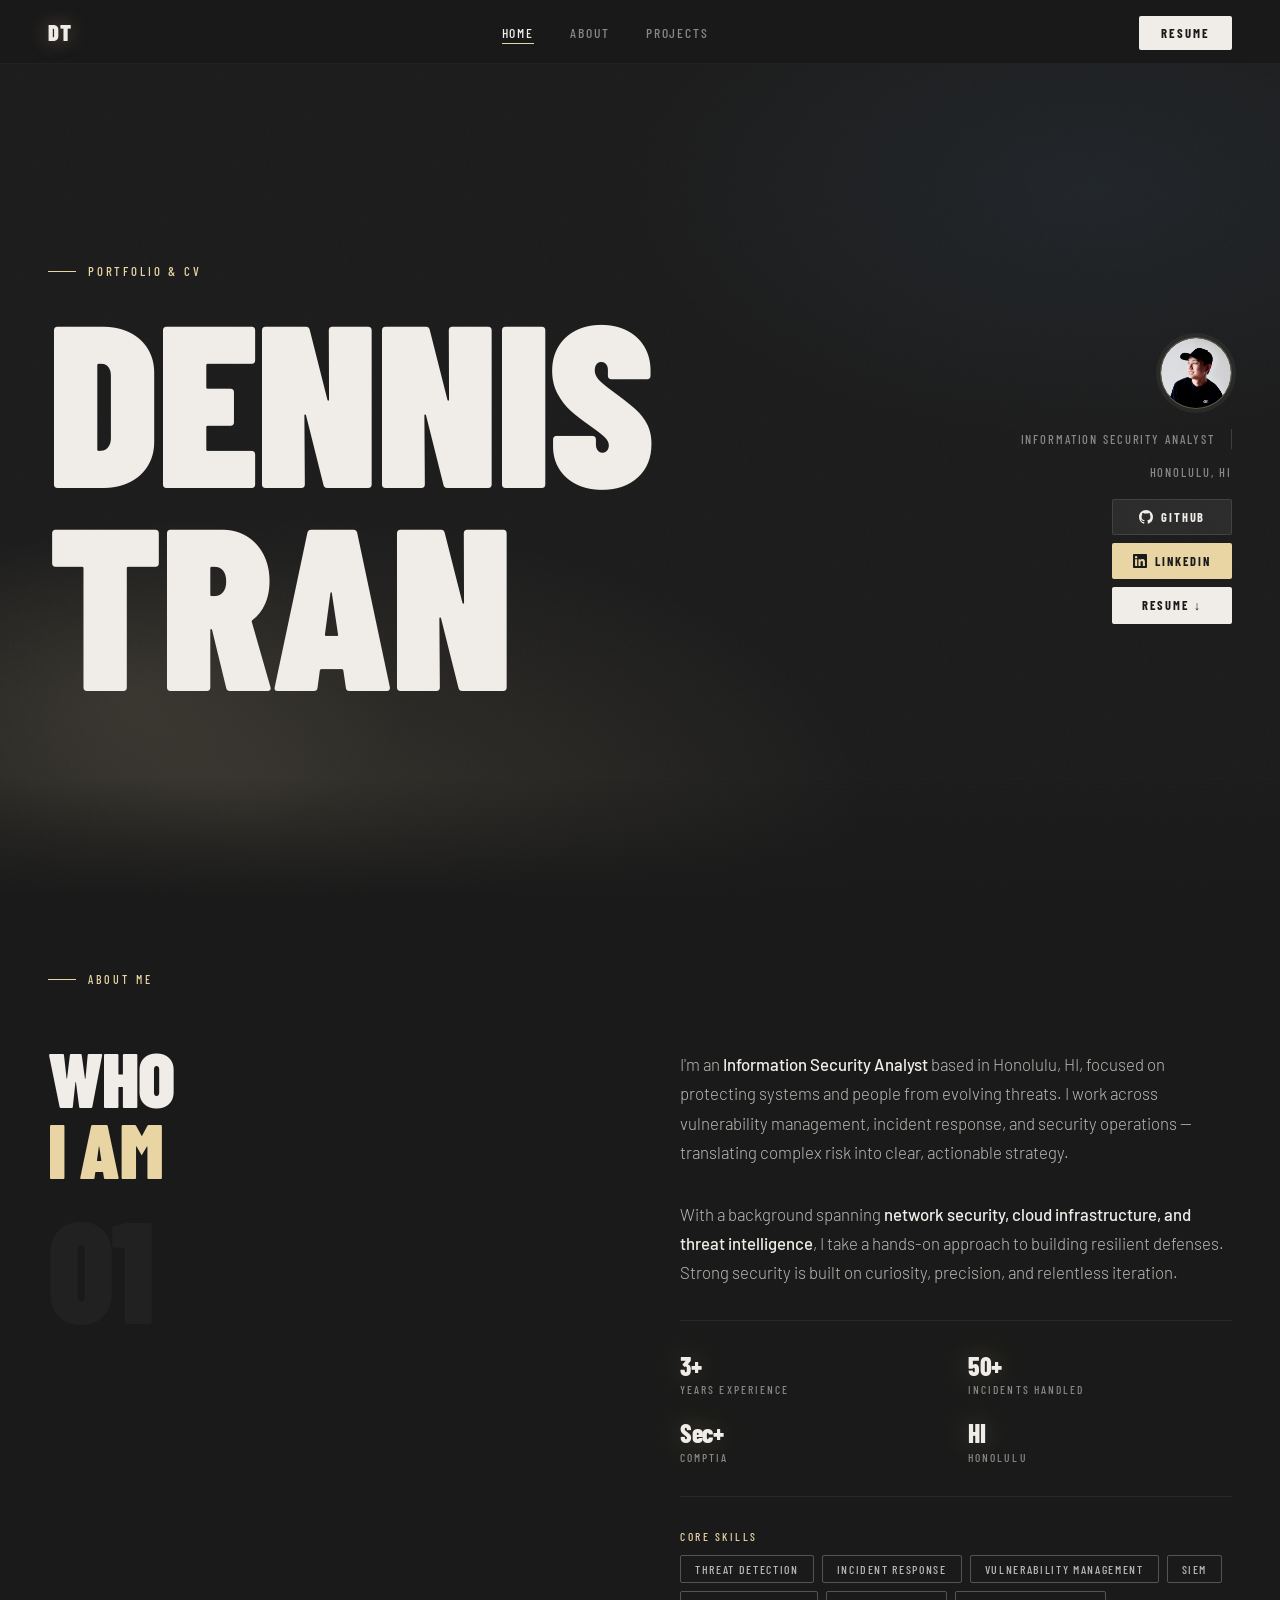
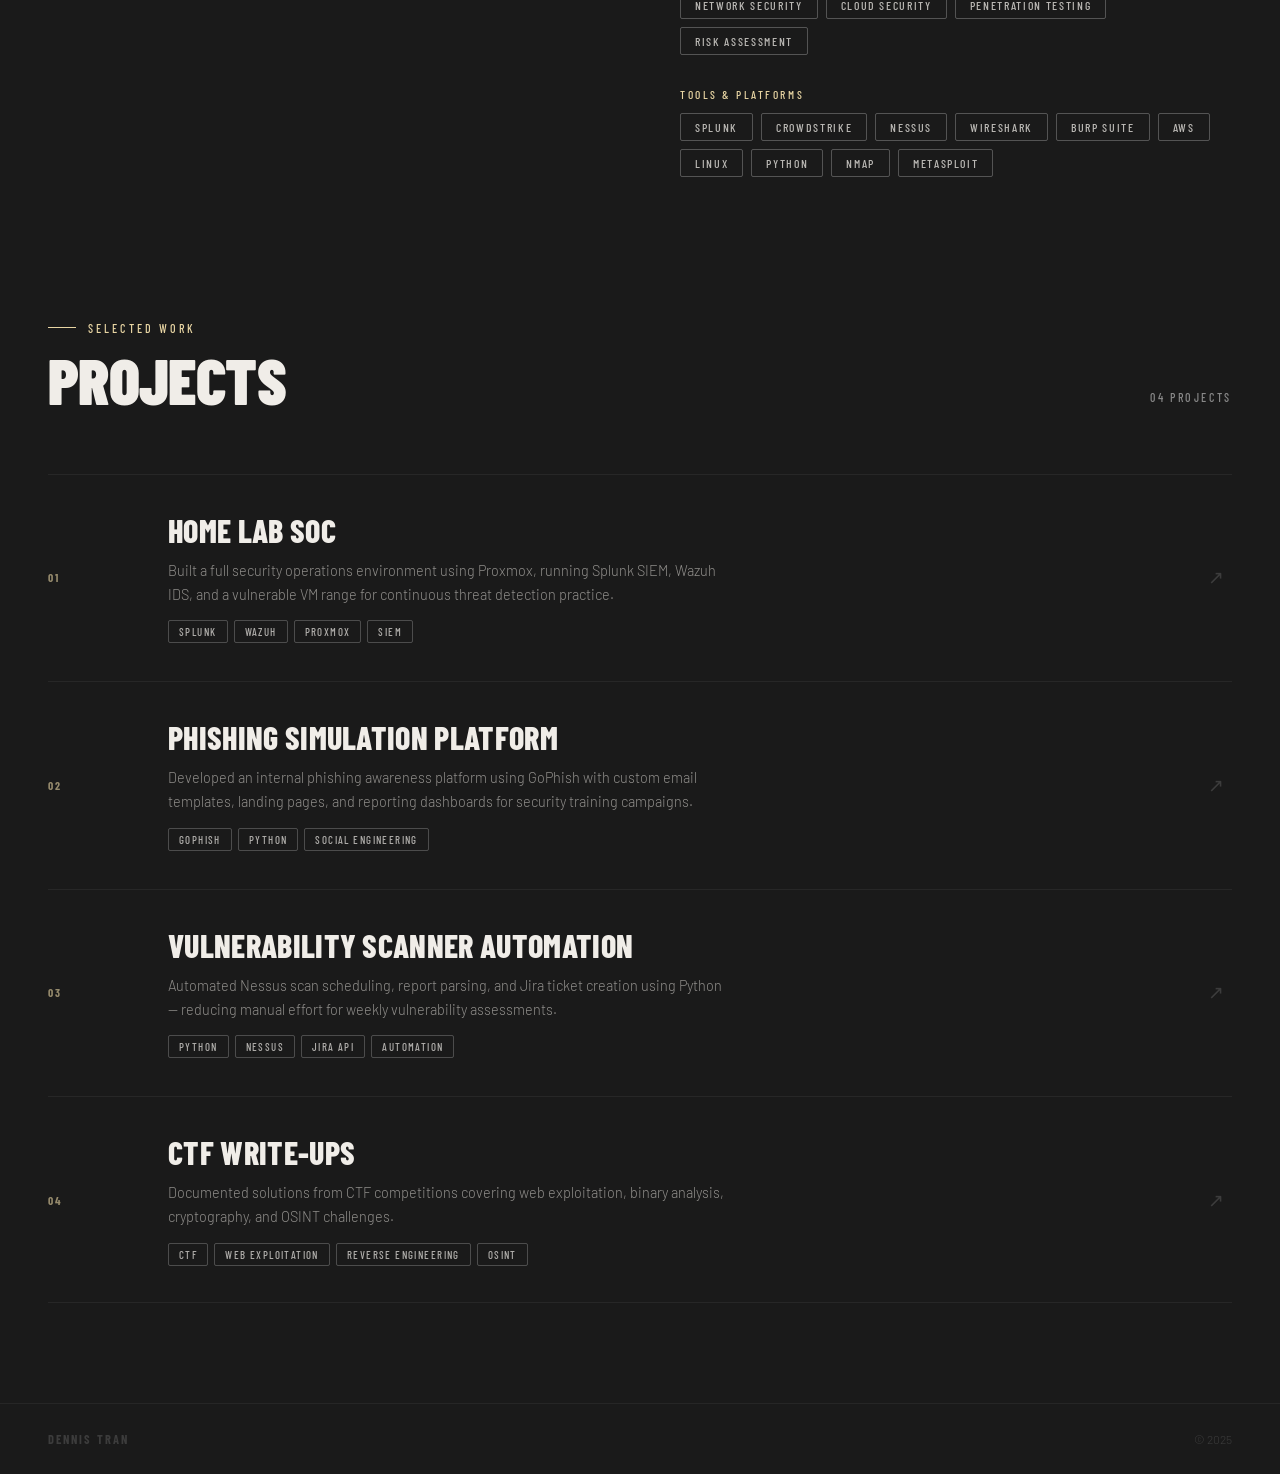
==== commit cdf6144b: "Fix nav logo, add Home link, fix hero gap and section centering - Nav logo: "Dennis Tran" → "DT" - A" ====
--- a/index.html
+++ b/index.html
@@ -11,8 +11,9 @@
 
   <!-- NAV -->
   <nav>
-    <a href="#" class="nav-logo">Dennis Tran</a>
+    <a href="#home" class="nav-logo">DT</a>
     <ul class="nav-links">
+      <li><a href="#home">Home</a></li>
       <li><a href="#about">About</a></li>
       <li><a href="#projects">Projects</a></li>
     </ul>
@@ -24,6 +25,7 @@
     </button>
   </nav>
   <div class="nav-mobile-menu">
+    <a href="#home">Home</a>
     <a href="#about">About</a>
     <a href="#projects">Projects</a>
     <div class="mobile-divider"></div>
--- a/style.css
+++ b/style.css
@@ -115,7 +115,7 @@
   flex-shrink: 0;
   display: grid;
   grid-template-columns: 1fr 280px;
-  align-items: end;
+  align-items: center;
   gap: 64px;
   padding: 48px;
   position: relative;
@@ -251,6 +251,7 @@
 }
 
 /* section anchor offset for sticky nav */
+.hero,
 .about,
 .projects {
   scroll-margin-top: var(--nav-h);
@@ -494,6 +495,8 @@
 
 .about-inner {
   max-width: 1200px;
+  width: 100%;
+  margin: 0 auto;
   position: relative;
   z-index: 1;
 }
@@ -820,6 +823,8 @@
 
 .projects-inner {
   max-width: 1200px;
+  width: 100%;
+  margin: 0 auto;
   position: relative;
   z-index: 1;
 }
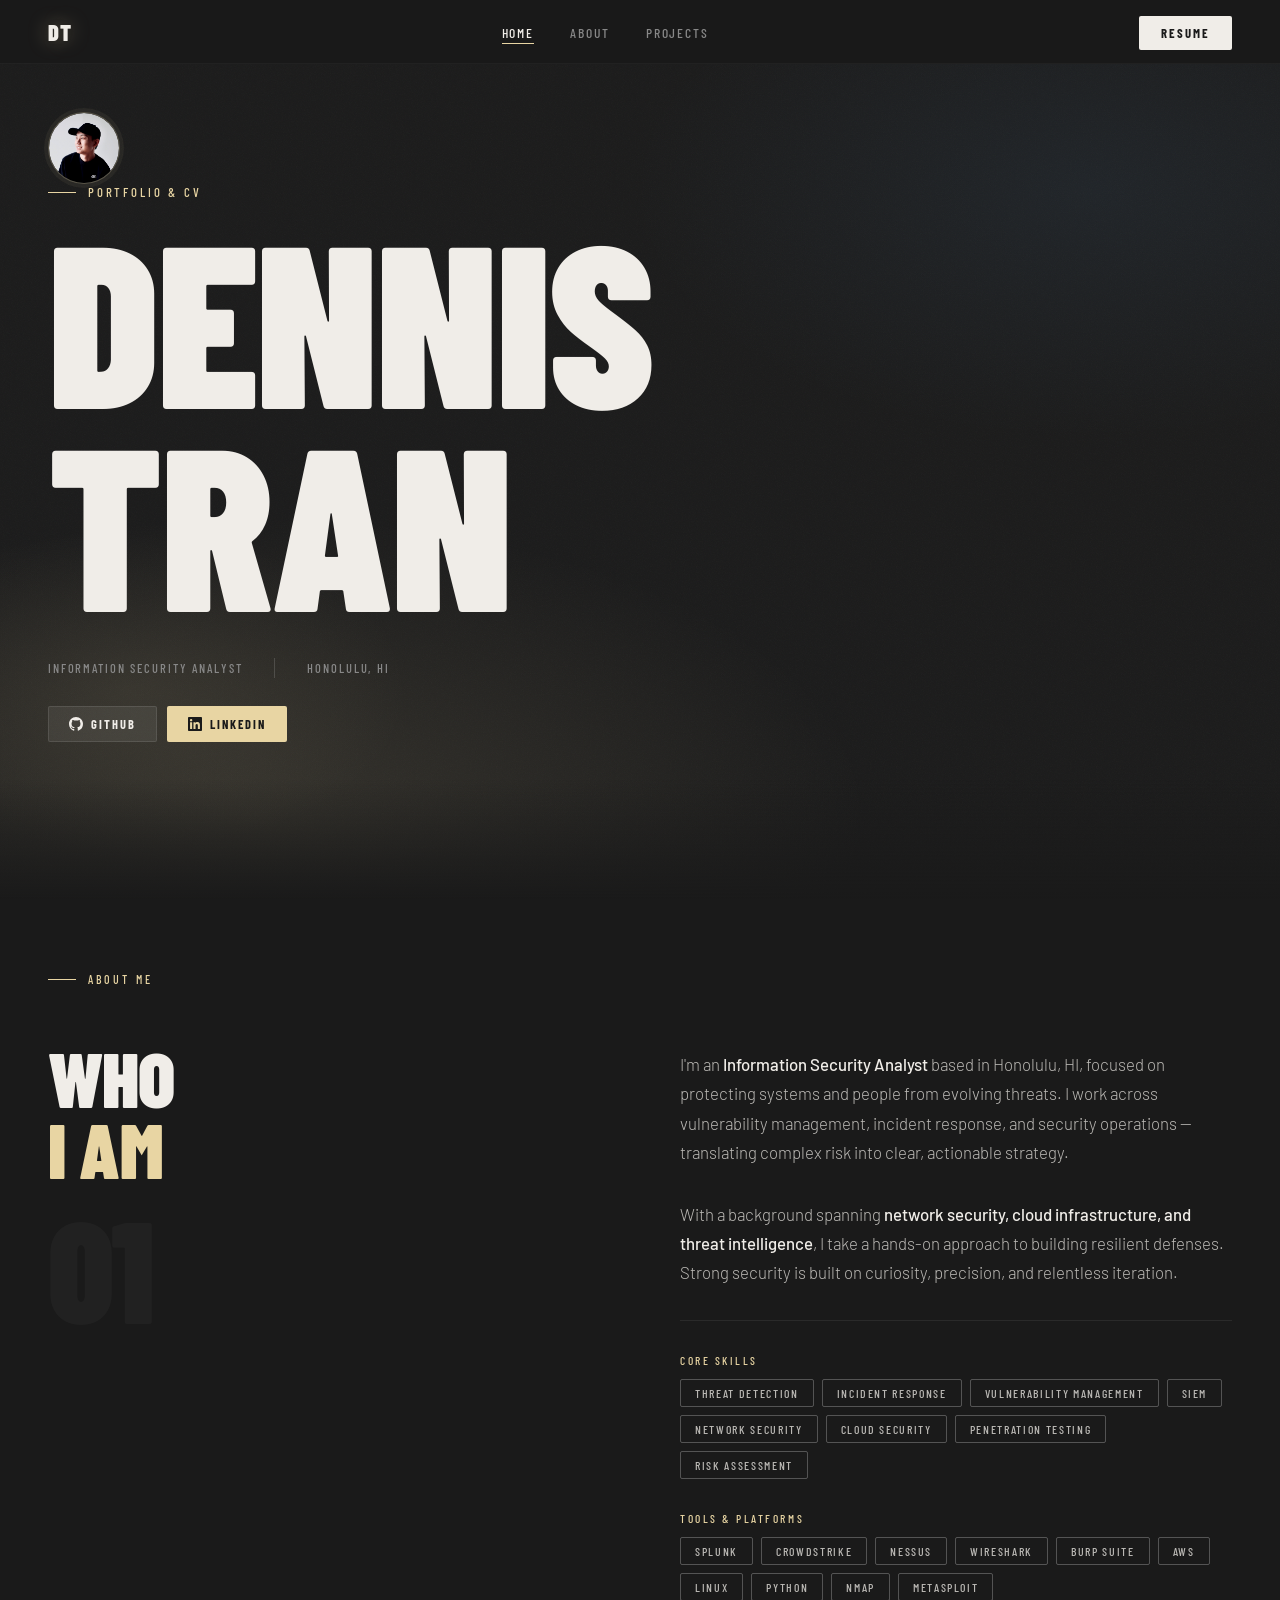
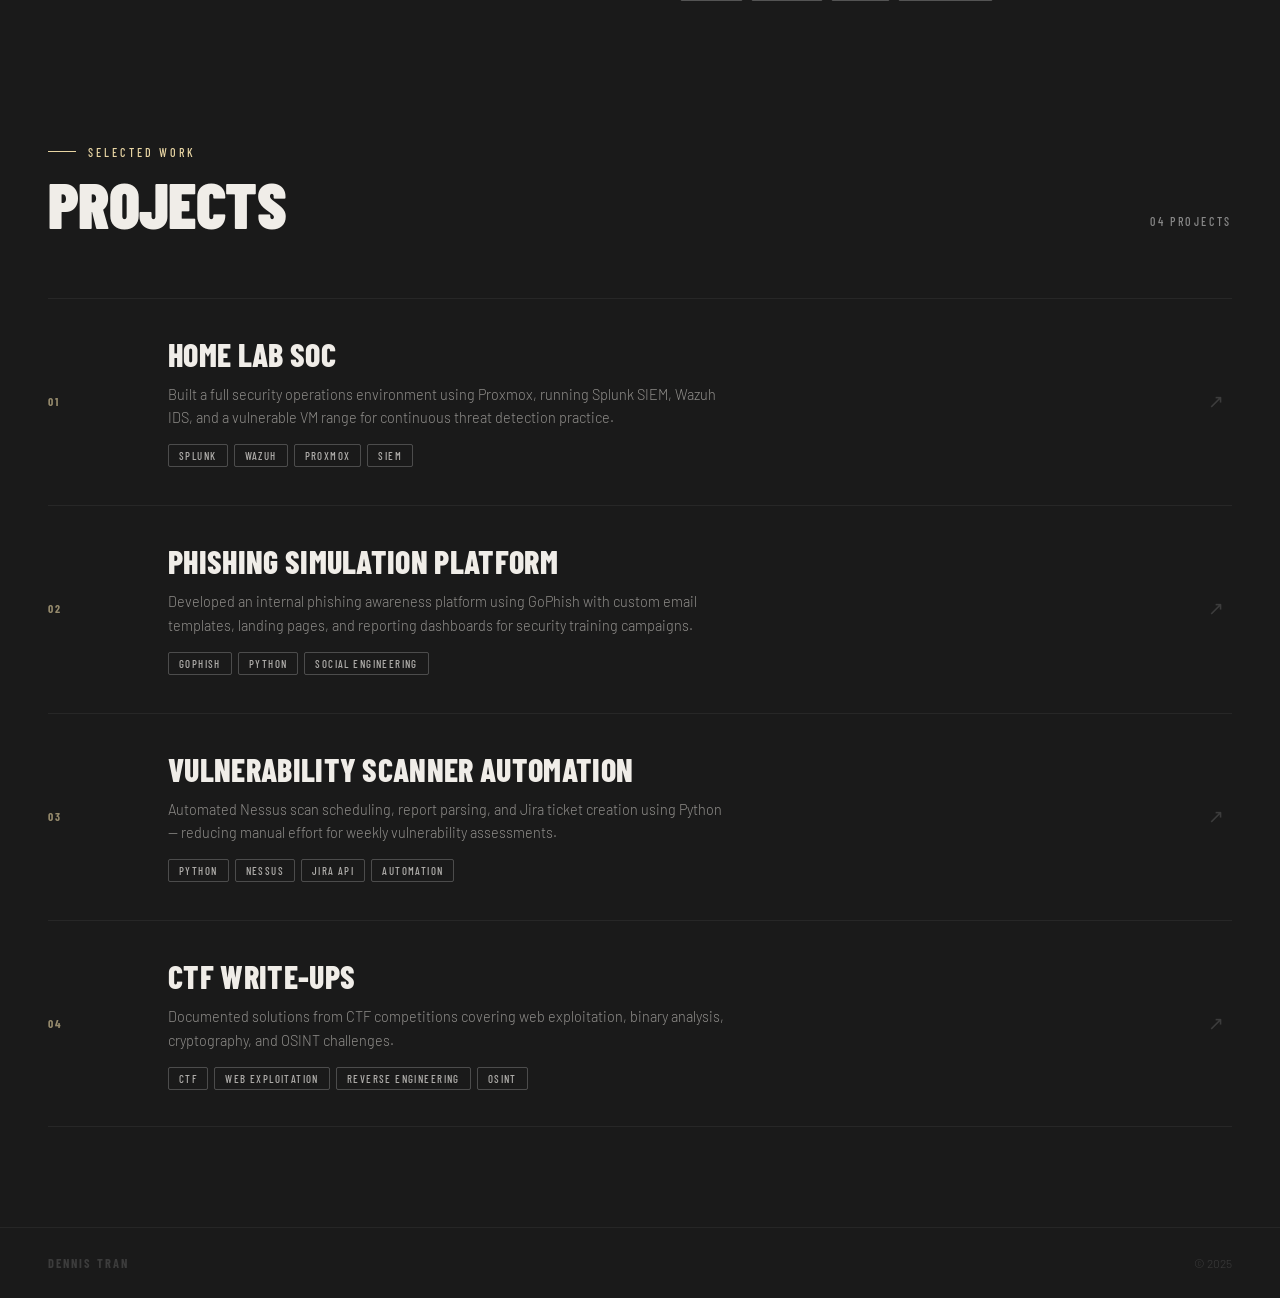
==== commit 09fc0db2: "Revert hero to left-aligned, remove stats and resume button - Hero: back to single-column flex layou" ====
--- a/index.html
+++ b/index.html
@@ -34,18 +34,15 @@
 
   <!-- HERO -->
   <section class="hero" id="home">
-    <div class="hero-left">
+    <div class="hero-content">
+      <div class="hero-avatar">
+        <img src="profile.JPEG" alt="Dennis Tran">
+      </div>
       <p class="hero-eyebrow">Portfolio &amp; CV</p>
       <h1>
         <span class="name-line">Dennis</span>
         <span class="name-line">Tran</span>
       </h1>
-    </div>
-
-    <div class="hero-right">
-      <div class="hero-avatar">
-        <img src="profile.JPEG" alt="Dennis Tran">
-      </div>
       <div class="hero-meta">
         <span class="hero-role">Information Security Analyst</span>
         <div class="hero-divider"></div>
@@ -60,7 +57,6 @@
           <svg viewBox="0 0 24 24"><path d="M20.447 20.452h-3.554v-5.569c0-1.328-.027-3.037-1.852-3.037-1.853 0-2.136 1.445-2.136 2.939v5.667H9.351V9h3.414v1.561h.046c.477-.9 1.637-1.85 3.37-1.85 3.601 0 4.267 2.37 4.267 5.455v6.286zM5.337 7.433a2.062 2.062 0 0 1-2.063-2.065 2.064 2.064 0 1 1 2.063 2.065zm1.782 13.019H3.555V9h3.564v11.452zM22.225 0H1.771C.792 0 0 .774 0 1.729v20.542C0 23.227.792 24 1.771 24h20.451C23.2 24 24 23.227 24 22.271V1.729C24 .774 23.2 0 22.222 0h.003z"/></svg>
           LinkedIn
         </a>
-        <a href="#" class="social-btn resume">Resume ↓</a>
       </div>
     </div>
 
@@ -89,25 +85,6 @@
             With a background spanning <strong>network security, cloud infrastructure, and threat intelligence</strong>,
             I take a hands-on approach to building resilient defenses. Strong security is built on curiosity, precision, and relentless iteration.
           </p>
-          <div class="about-divider"></div>
-          <div class="about-stats">
-            <div class="stat">
-              <span class="stat-value">3+</span>
-              <span class="stat-label">Years Experience</span>
-            </div>
-            <div class="stat">
-              <span class="stat-value">50+</span>
-              <span class="stat-label">Incidents Handled</span>
-            </div>
-            <div class="stat">
-              <span class="stat-value">Sec+</span>
-              <span class="stat-label">CompTIA</span>
-            </div>
-            <div class="stat">
-              <span class="stat-value">HI</span>
-              <span class="stat-label">Honolulu</span>
-            </div>
-          </div>
           <div class="about-divider"></div>
           <div>
             <p class="about-sublabel">Core Skills</p>
--- a/style.css
+++ b/style.css
@@ -113,32 +113,15 @@
 .hero {
   height: calc(100svh - var(--nav-h));
   flex-shrink: 0;
-  display: grid;
-  grid-template-columns: 1fr 280px;
-  align-items: center;
-  gap: 64px;
+  display: flex;
+  flex-direction: column;
+  justify-content: flex-start;
   padding: 48px;
   position: relative;
   overflow: hidden;
 }
 
-.hero-left {
-  position: relative;
-  z-index: 1;
-  display: flex;
-  flex-direction: column;
-  justify-content: flex-end;
-}
-
-.hero-right {
-  position: relative;
-  z-index: 1;
-  display: flex;
-  flex-direction: column;
-  align-items: flex-end;
-  gap: 20px;
-  padding-bottom: 4px;
-}
+/* hero-left/right are z-indexed in their own rules */
 
 .hero::before {
   content: '';
@@ -183,7 +166,10 @@
   z-index: 0;
 }
 
-/* hero-left/right are z-indexed in their own rules */
+.hero-content {
+  position: relative;
+  z-index: 1;
+}
 
 /* Circular avatar */
 .hero-avatar {
@@ -269,9 +255,8 @@
 .hero-meta {
   display: flex;
   align-items: center;
-  justify-content: flex-end;
-  gap: 16px;
-  flex-wrap: wrap;
+  gap: 32px;
+  margin-top: 36px;
   opacity: 0;
   animation: fadeUp 0.6s ease 1s forwards;
 }
@@ -302,15 +287,10 @@
 
 .hero-socials {
   display: flex;
-  flex-direction: column;
-  gap: 8px;
+  gap: 10px;
+  margin-top: 28px;
   opacity: 0;
   animation: fadeUp 0.6s ease 1.1s forwards;
-}
-
-.hero-socials .social-btn {
-  width: 100%;
-  justify-content: center;
 }
 
 .hero-scroll {
@@ -1138,7 +1118,6 @@
 
 /* ── TABLET (max 1024px) ── */
 @media (max-width: 1024px) {
-  .hero { grid-template-columns: 1fr 240px; gap: 40px; }
   .about-grid { gap: 48px; }
   .project-card { grid-template-columns: 60px 1fr auto; gap: 28px; }
 }
@@ -1150,46 +1129,11 @@
   .nav-hamburger { display: flex; }
 
   .hero {
-    grid-template-columns: 1fr;
-    grid-template-rows: auto 1fr;
-    align-items: start;
     padding: 24px 24px 32px;
-    gap: 20px;
-    height: calc(100svh - var(--nav-h));
   }
 
-  .hero-left { justify-content: flex-start; }
-
-  .hero-right {
-    order: -1;
-    flex-direction: row;
-    align-items: center;
-    justify-content: space-between;
-    gap: 12px;
-    padding-bottom: 0;
-  }
-
-  .hero-right .hero-avatar { margin-bottom: 0; }
-
-  .hero-meta {
-    flex-direction: column;
-    align-items: flex-start;
-    justify-content: flex-start;
-    gap: 4px;
-    flex: 1;
-  }
-
-  .hero-divider { display: none; }
-
-  .hero-socials {
-    flex-direction: column;
-    gap: 6px;
-  }
-
-  .hero-socials .social-btn {
-    padding: 8px 14px;
-    font-size: 0.7rem;
-  }
+  .hero-meta { gap: 16px; margin-top: 24px; }
+  .hero-socials { margin-top: 20px; flex-wrap: wrap; }
 
   .hero-index { font-size: 5rem; right: 24px; }
   .about-grid { grid-template-columns: 1fr; gap: 32px; }
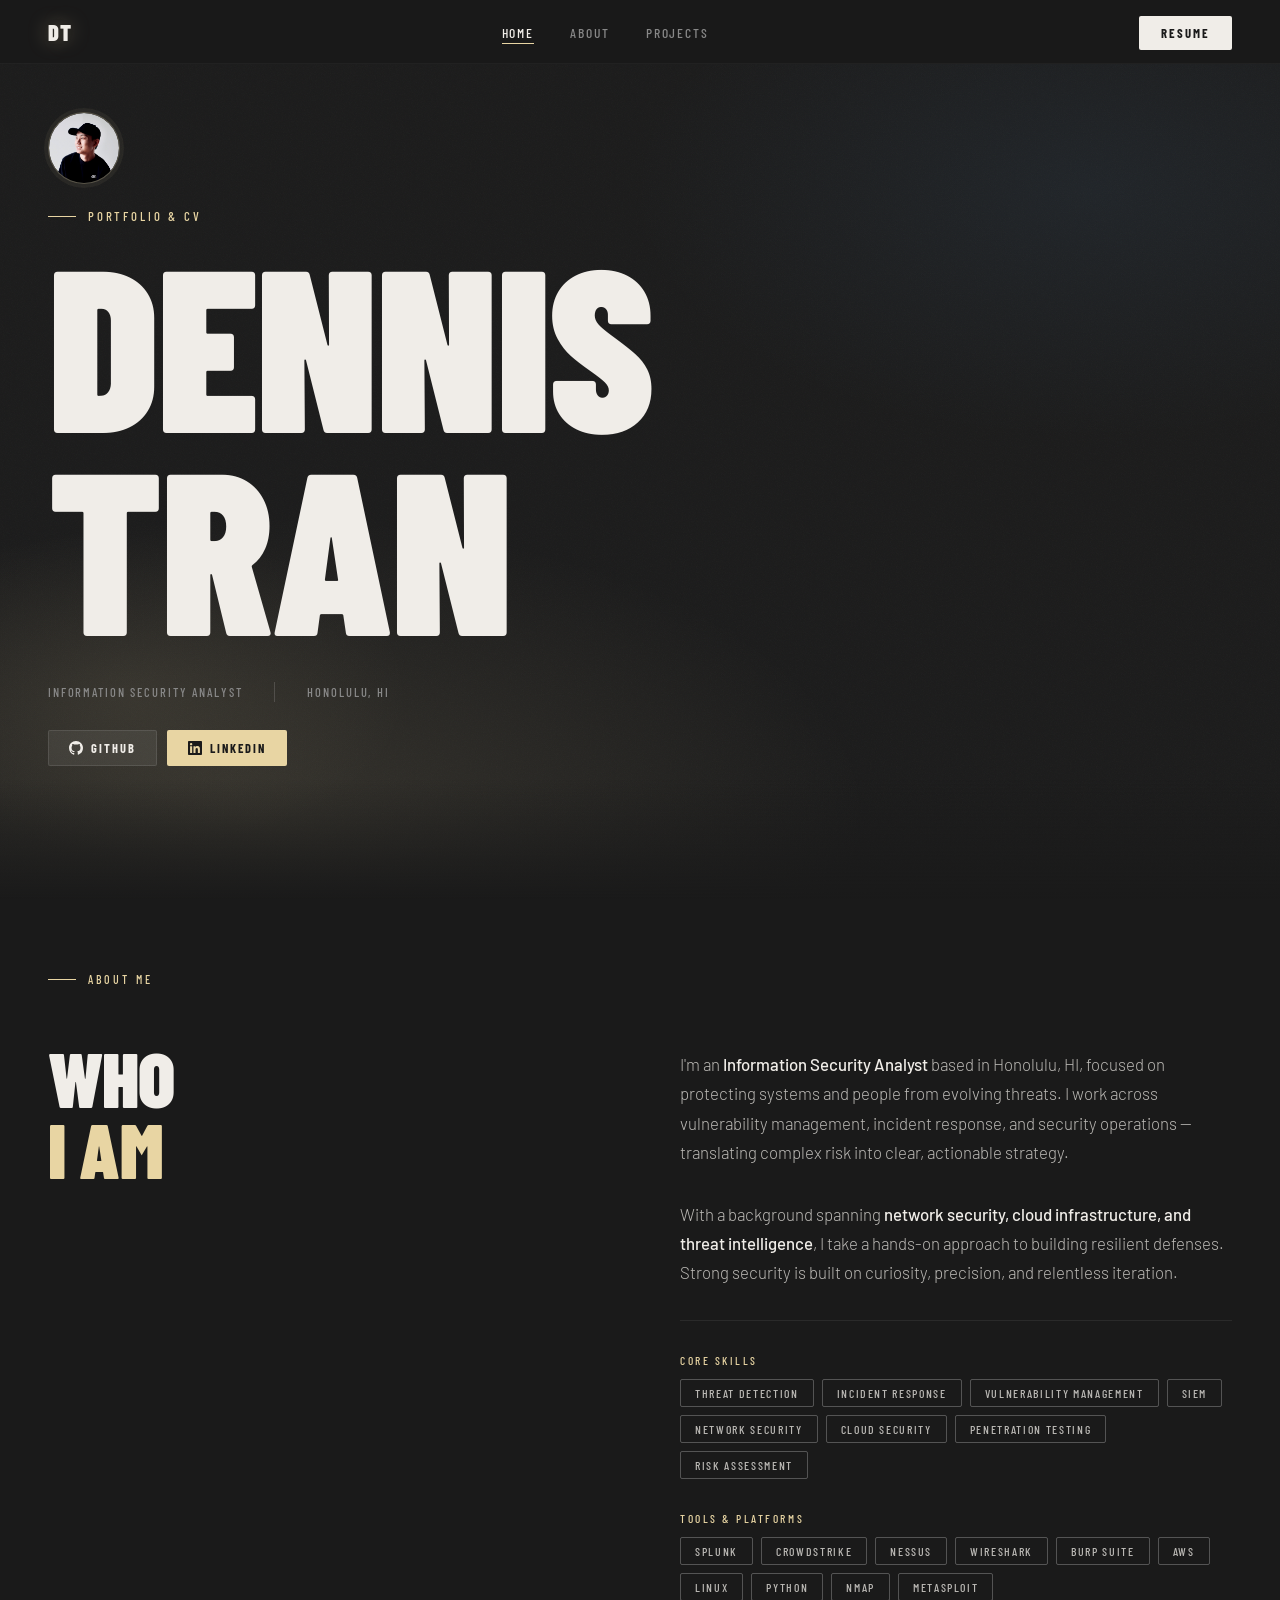
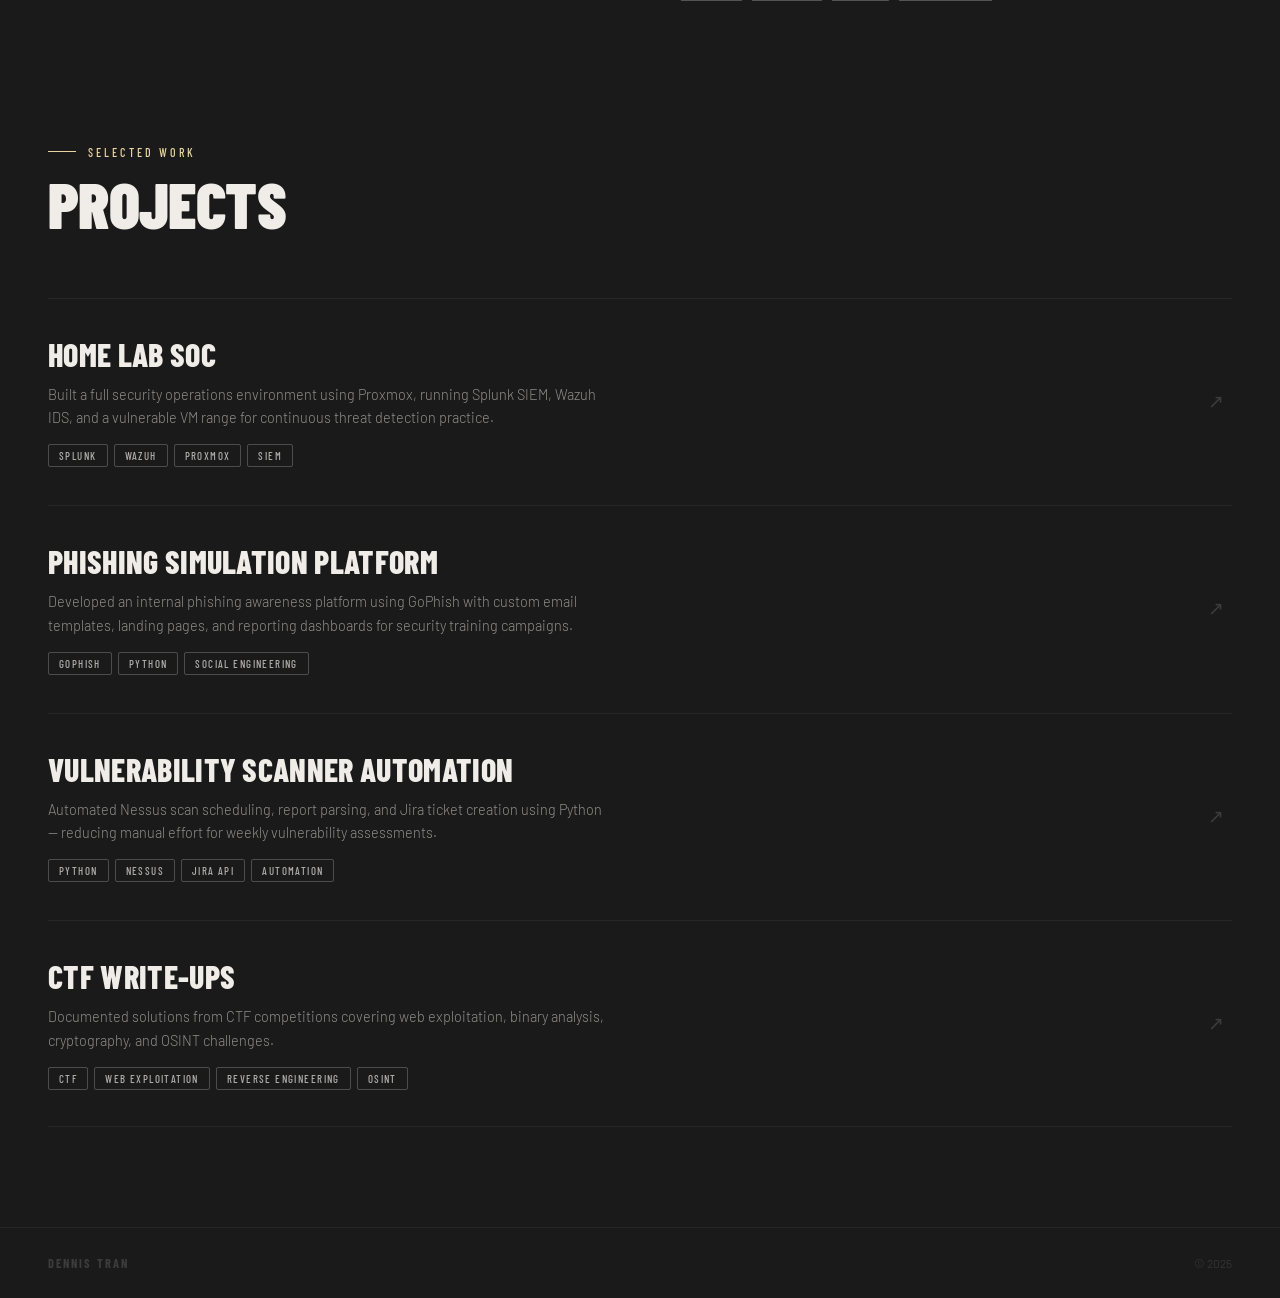
==== commit c7224781: "Remove section numbers, fix mobile nav, fix hero/about gap - Remove about-number (01) and project-nu" ====
--- a/index.html
+++ b/index.html
@@ -73,7 +73,6 @@
             Who<br>
             <span class="accent-word">I Am</span>
           </h2>
-          <div class="about-number">01</div>
         </div>
         <div class="about-right">
           <p class="about-bio">
@@ -127,11 +126,9 @@
           <p class="section-label projects-label">Selected Work</p>
           <h2 class="projects-heading">Projects</h2>
         </div>
-        <span class="projects-count">04 Projects</span>
       </div>
       <div class="project-list">
         <div class="project-card">
-          <span class="project-num">01</span>
           <div class="project-body">
             <h3 class="project-title">Home Lab SOC</h3>
             <p class="project-desc">Built a full security operations environment using Proxmox, running Splunk SIEM, Wazuh IDS, and a vulnerable VM range for continuous threat detection practice.</p>
@@ -145,7 +142,6 @@
           <span class="project-arrow">↗</span>
         </div>
         <div class="project-card">
-          <span class="project-num">02</span>
           <div class="project-body">
             <h3 class="project-title">Phishing Simulation Platform</h3>
             <p class="project-desc">Developed an internal phishing awareness platform using GoPhish with custom email templates, landing pages, and reporting dashboards for security training campaigns.</p>
@@ -158,7 +154,6 @@
           <span class="project-arrow">↗</span>
         </div>
         <div class="project-card">
-          <span class="project-num">03</span>
           <div class="project-body">
             <h3 class="project-title">Vulnerability Scanner Automation</h3>
             <p class="project-desc">Automated Nessus scan scheduling, report parsing, and Jira ticket creation using Python — reducing manual effort for weekly vulnerability assessments.</p>
@@ -172,7 +167,6 @@
           <span class="project-arrow">↗</span>
         </div>
         <div class="project-card">
-          <span class="project-num">04</span>
           <div class="project-body">
             <h3 class="project-title">CTF Write-ups</h3>
             <p class="project-desc">Documented solutions from CTF competitions covering web exploitation, binary analysis, cryptography, and OSINT challenges.</p>
--- a/style.css
+++ b/style.css
@@ -187,6 +187,7 @@
   opacity: 0;
   animation: fadeUp 0.6s ease 0.45s forwards;
   box-shadow: 0 0 0 4px rgba(232,213,163,0.06);
+  margin-bottom: 24px;
 }
 
 .hero-avatar svg {
@@ -523,16 +524,6 @@
   color: var(--accent);
 }
 
-.about-number {
-  font-family: 'Barlow Condensed', sans-serif;
-  font-weight: 900;
-  font-size: 9rem;
-  line-height: 1;
-  color: rgba(255,255,255,0.03);
-  letter-spacing: -0.02em;
-  user-select: none;
-  margin-top: 12px;
-}
 
 .about-right {
   display: flex;
@@ -849,7 +840,7 @@
 .project-card {
   position: relative;
   display: grid;
-  grid-template-columns: 80px 1fr auto;
+  grid-template-columns: 1fr auto;
   align-items: center;
   gap: 40px;
   padding: 36px 0;
@@ -876,14 +867,6 @@
   opacity: 1;
 }
 
-.project-num {
-  font-family: 'Barlow Condensed', sans-serif;
-  font-weight: 700;
-  font-size: 0.72rem;
-  letter-spacing: 0.2em;
-  color: var(--accent);
-  opacity: 0.6;
-}
 
 .project-body {
   display: flex;
@@ -1016,6 +999,9 @@
   cursor: pointer;
   padding: 4px;
   z-index: 200;
+  background: none;
+  border: none;
+  outline: none;
 }
 
 .nav-hamburger span {
@@ -1045,7 +1031,10 @@
   border-bottom: 1px solid rgba(255,255,255,0.06);
 }
 
-.nav-mobile-menu.open { display: flex; }
+.nav-mobile-menu.open {
+  display: flex;
+  animation: fadeDown 0.2s ease forwards;
+}
 
 .nav-mobile-menu a {
   font-family: 'Barlow Condensed', sans-serif;
@@ -1119,7 +1108,7 @@
 /* ── TABLET (max 1024px) ── */
 @media (max-width: 1024px) {
   .about-grid { gap: 48px; }
-  .project-card { grid-template-columns: 60px 1fr auto; gap: 28px; }
+  .project-card { grid-template-columns: 1fr auto; gap: 28px; }
 }
 
 /* ── MOBILE (max 768px) ── */
@@ -1129,7 +1118,8 @@
   .nav-hamburger { display: flex; }
 
   .hero {
-    padding: 24px 24px 32px;
+    height: auto;
+    padding: 40px 24px 64px;
   }
 
   .hero-meta { gap: 16px; margin-top: 24px; }
@@ -1139,7 +1129,7 @@
   .about-grid { grid-template-columns: 1fr; gap: 32px; }
   .about { padding: 56px 24px 80px; }
   .projects { padding: 56px 24px 80px; }
-  .project-card { grid-template-columns: 48px 1fr; gap: 16px; }
+  .project-card { grid-template-columns: 1fr; gap: 16px; }
   .project-arrow { display: none; }
 
   .footer { padding: 24px; }
